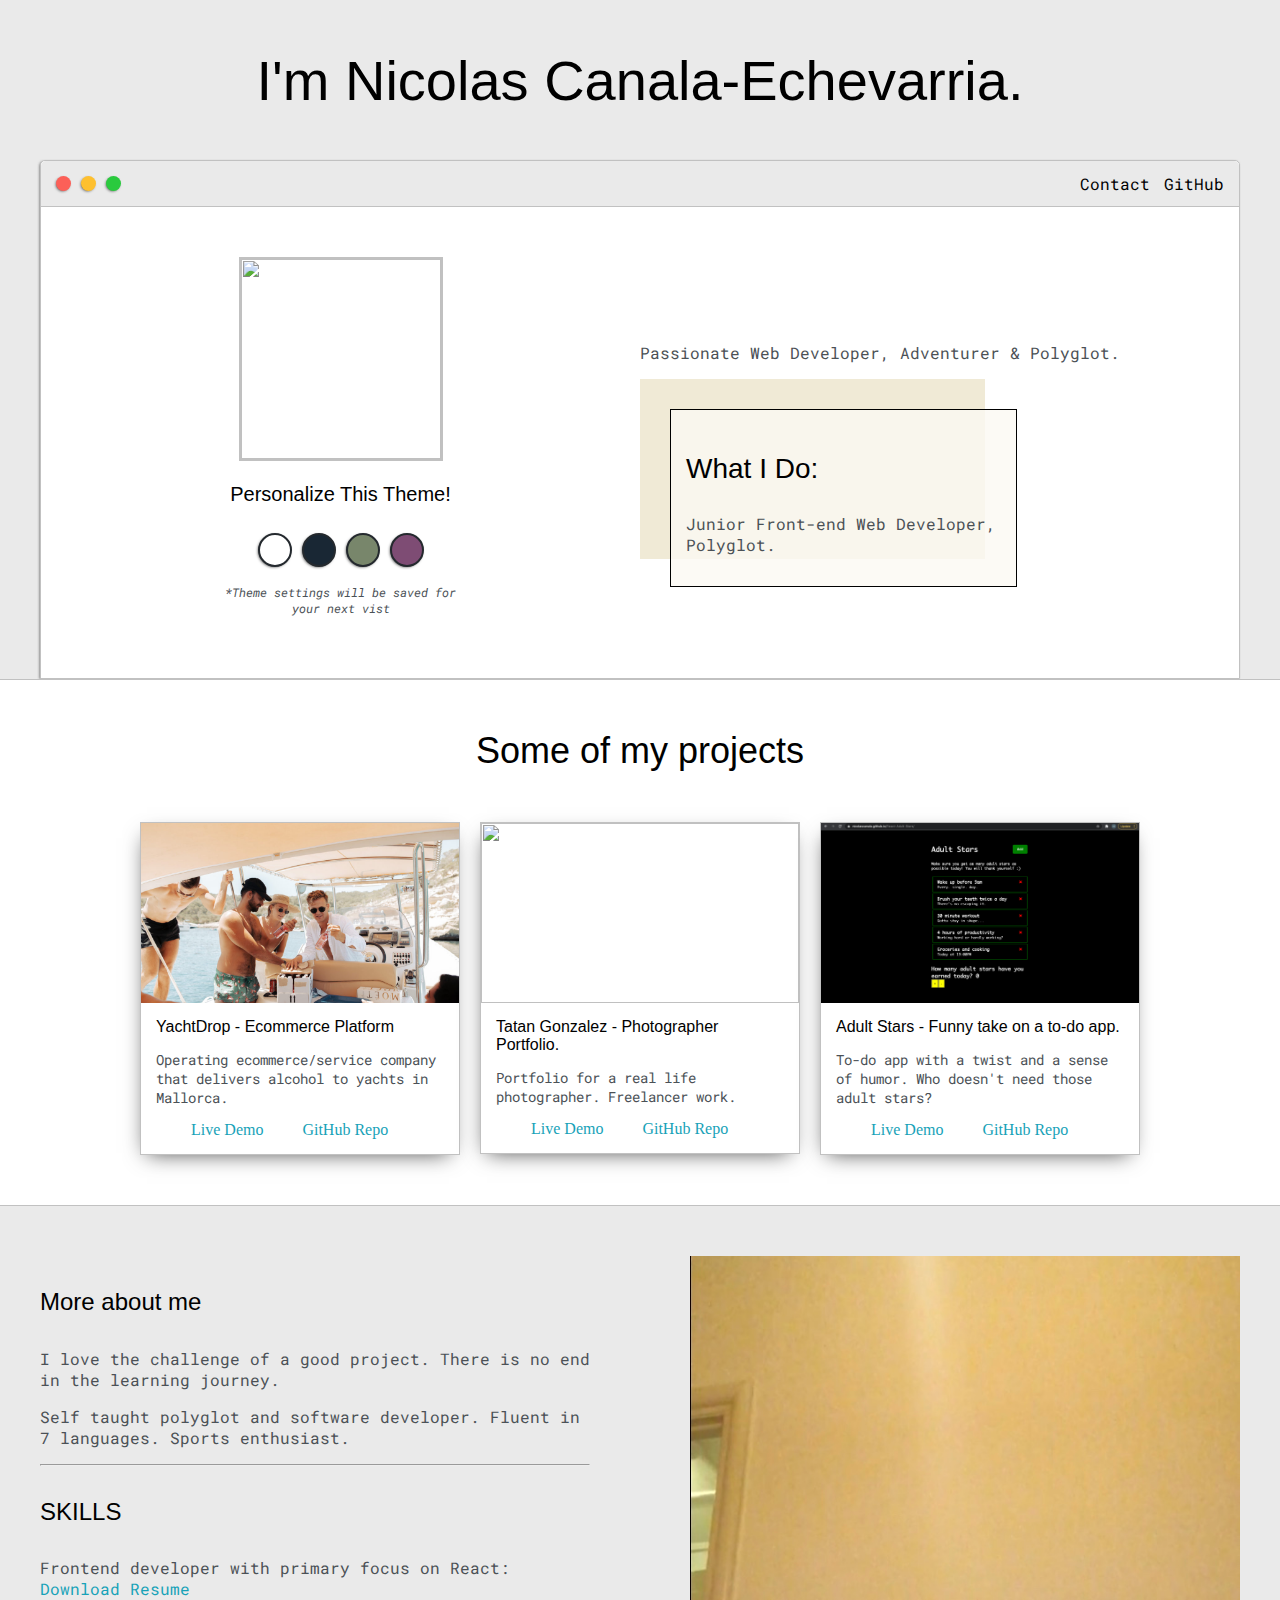
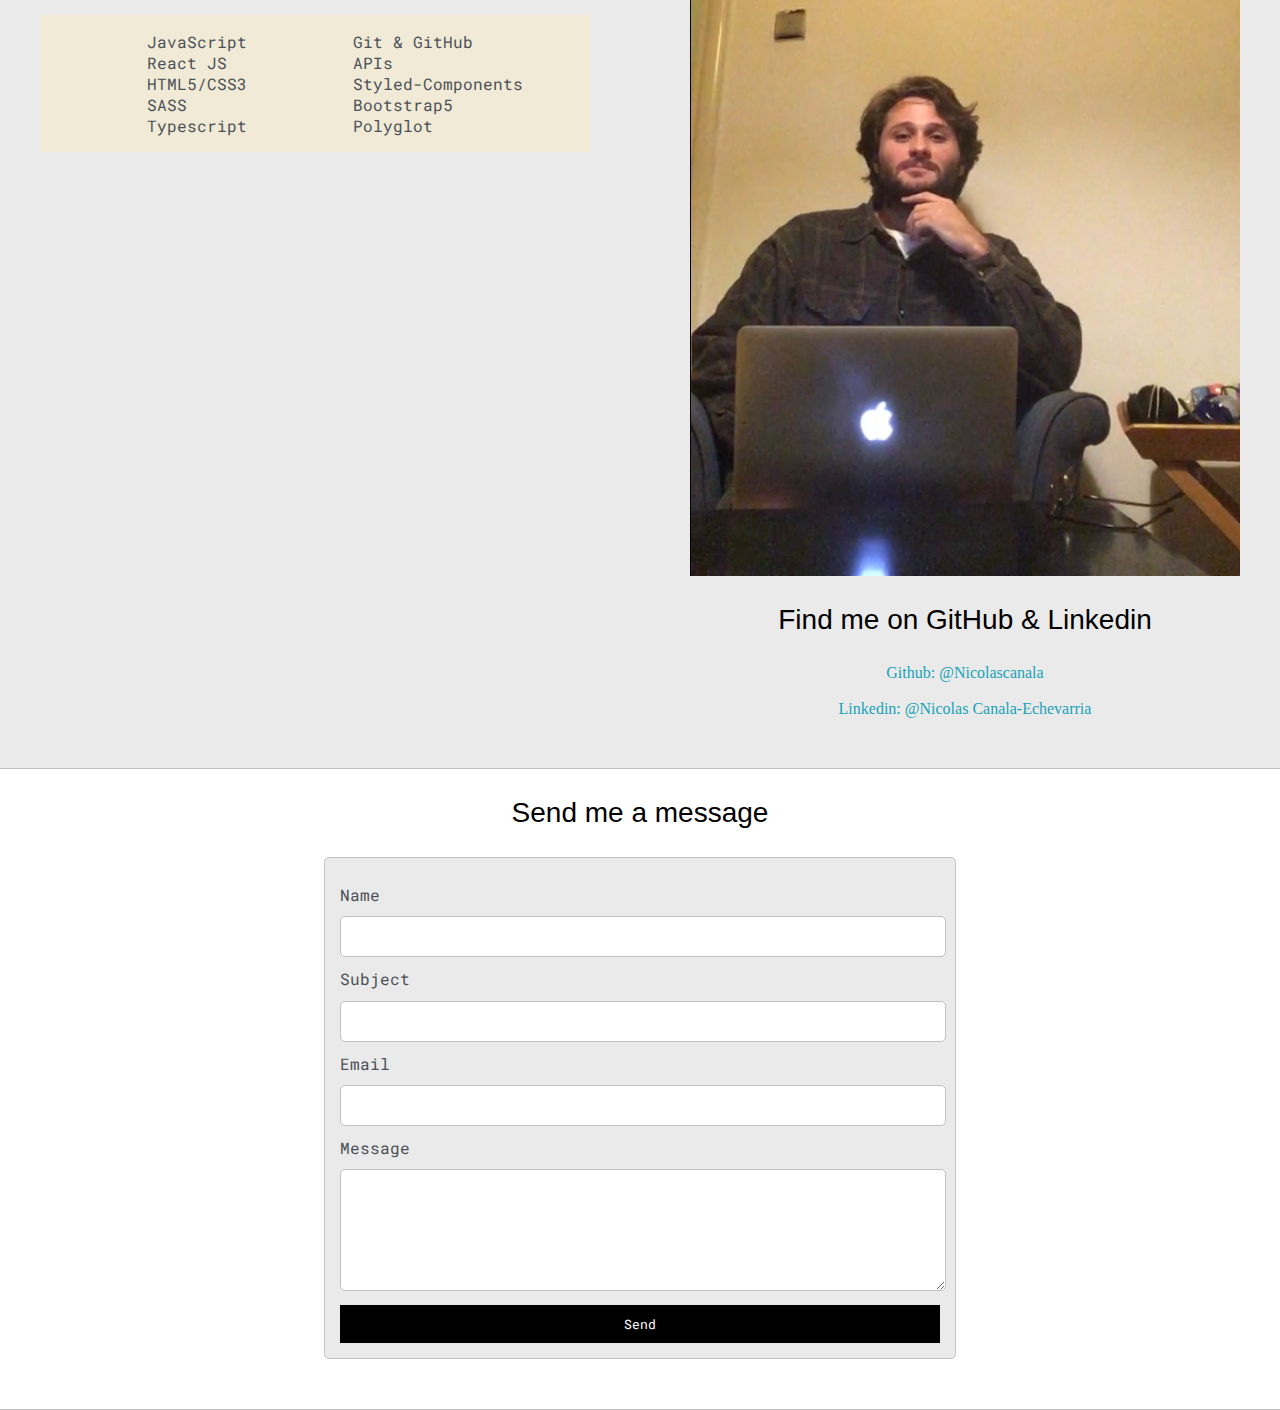
==== index.html @ 8e42726a "changes" ====
<!DOCTYPE html>
<html>
<head>
	<title>Kanalaetxebarria</title>
	<meta name="viewport" content="width=device-width, initial-scale=1, maximum-scale=1, minimum-scale=1" />
	<link href="https://fonts.googleapis.com/css2?family=Russo+One&display=swap" rel="stylesheet">
	<link href="https://fonts.googleapis.com/css2?family=Roboto+Mono:wght@500&family=Russo+One&display=swap" rel="stylesheet">
	<link rel="stylesheet" type="text/css" href="default.css">
	<link id="theme-style" rel="stylesheet" type="text/css" href="">
</head>
<body>
	<section class="s1">
		<div class="main-container">
			<div class="greeting-wrapper">
				<h1>I'm Nicolas Canala-Echevarria.</h1>
			</div>

			<div class="intro-wrapper">
				<div class="nav-wrapper">

					<!-- Link around dots-wrapper added after tutorial video -->
					<a href="index.html">
						<div class="dots-wrapper">
							<div id="dot-1" class="browser-dot" onclick="alerts()"></div>
							<div id="dot-2" class="browser-dot" onclick="alerts1()"></div>
							<div id="dot-3" class="browser-dot" onclick="alerts2()"></div>
						</div>
					</a>	

					<ul id="navigation">
						<li><a href="index.html#contact">Contact</a></li>
						<li><a target="_blank" href="https://github.com/Nicolascanala">GitHub</a></li>
					</ul>
				</div>

				<div class="left-column">
					<img id="profile_pic" src="images/natu.jpg">
					<h5 style="text-align: center;line-height: 0;">Personalize This Theme!</h5>

					<div id="theme-options-wrapper">
						<div data-mode="light" id="light-mode" class="theme-dot"></div>
						<div data-mode="blue" id="blue-mode" class="theme-dot"></div>
						<div data-mode="green" id="green-mode" class="theme-dot"></div>
						<div data-mode="purple" id="purple-mode" class="theme-dot"></div>
					</div>

					<p id="settings-note">*Theme settings will be saved for<br>your next vist</p>
				</div>

				<div class="right-column">
							<p>Passionate Web Developer, Adventurer & Polyglot.</p>
					<div id="preview-shadow">
						<div id="preview">
							<div id="corner-tl" class="corner"></div>
							<div id="corner-tr" class="corner"></div>
							<h3>What I Do:</h3>
							<p>Junior Front-end Web Developer, Polyglot.</p>
							<div id="corner-br" class="corner"></div>
							<div id="corner-bl" class="corner"></div>
						</div>
					</div>
				</div>
			</div>
		</div>
	</section>

	<section class="s2">
		<div class="main-container">
			<h2 style="text-align: center; margin: 50px 0;">Some of my projects</h2>

			<div class="post-wrapper">

				<div>
					<div class="post">
						<img class="thumbnail" src="images/yd1.jpg">
						<div class="post-preview">
							<h6 class="post-title">YachtDrop - Ecommerce Platform</h6>
							<p class="post-intro">Operating ecommerce/service company that delivers alcohol to yachts in Mallorca.</p>
							<a style="margin:0 35px;" target="_blank" href="https://www.yachtdrop.com/">Live Demo</a>
							<a target="_blank" href="https://github.com/Nicolascanala/yachtdrop-backup">GitHub Repo</a>
						</div>
					</div>
				</div>

				<div>
					<div class="post">
						<img class="thumbnail" src="images/tatan.png">
						<div class="post-preview">
							<h6 class="post-title">Tatan Gonzalez - Photographer Portfolio.</h6>
							<p class="post-intro">Portfolio for a real life photographer. Freelancer work.</p>
							<a style="margin:0 35px;" target="_blank" href="https://tatangonzalez.com/">Live Demo</a>
							<a target="_blank" href="https://github.com/Nicolascanala/tatangonzalez">GitHub Repo</a>
						</div>
					</div>
				</div>

				<div>
					<div class="post">
						<img class="thumbnail" src="images/adult.png">
						<div class="post-preview">
							<h6 class="post-title">Adult Stars - Funny take on a to-do app.</h6>
							<p class="post-intro">To-do app with a twist and a sense of humor. Who doesn't need those adult stars?</p>
							<a style="margin:0 35px;" target="_blank" href="https://nicolascanala.github.io/React-Adult-Stars/">Live Demo</a>
							<a target="_blank" href="https://github.com/Nicolascanala/React-Adult-Stars">GitHub Repo</a>
						</div>
					</div>
				</div>

			</div>
		</div>
	</section>

		<section class="s1">
		<div class="main-container">

			<div class="about-wrapper">
				<div class="about-me">
					<h4>More about me</h4>
					<p>I love the challenge of a good project. There is no end in the learning journey.</p>
					<p>Self taught polyglot and software developer. Fluent in 7 languages. Sports enthusiast.</p>

					<hr>

					<h4>SKILLS</h4>
					<p>Frontend developer with primary focus on React: <a target="_blank" href="resume.pdf">Download Resume</a></p>
					<div id="skills">
						<ul>
							<li>JavaScript</li>
							<li>React JS</li>
							<li>HTML5/CSS3</li>
							<li>SASS</li>
							<li>Typescript</li>
						</ul>

						<ul>
							<li>Git & GitHub</li>
							<li>APIs</li>
							<li>Styled-Components</li>
							<li>Bootstrap5</li>
							<li>Polyglot</li>
						</ul>
					</div>
				</div>
				
				<div class="social-links">
					<img id="social_img" src="images/compu1.jpg">
					<h3>Find me on GitHub & Linkedin</h3>

					<a target="_blank" href="https://github.com/Nicolascanala">Github: @Nicolascanala</a>
					<br>
					<a target="_blank" href="https://www.linkedin.com/in/nicol%C3%A1s-canala-echevarr%C3%ADa-b519141a3/">Linkedin: @Nicolas Canala-Echevarria</a>
				</div>
			</div>
		</div>
	</section>

	<section class="s2">
		<div class="main-container">
			<a href=""></a>
			<h3 style="text-align: center;">Send me a message</h3>

			<form id="contact-form" action="https://formsubmit.co/2dca09ddbc3be6a40626827fd766ff3d" method="POST">
				<a name="contact"></a>
				<label>Name</label>
				<input class="input-field" type="text" name="name">

				<label>Subject</label>
				<input class="input-field" type="text" name="subject">

				<label>Email</label>
				<input class="input-field" type="text" name="email">

				<label>Message</label>
				<textarea class="input-field" name="message"></textarea>

				<input id="submit-btn" type="submit" value="Send">
			</form>
		</div>
	</section> 
	<script type="text/javascript" src="script.js"></script>
</body>
</html>
---- default.css ----
:root{
	--mainColor:#eaeaea;
	--secondaryColor:#fff;

	--borderColor:#c1c1c1;

	--mainText:black;
	--secondaryText:#4b5156;

	--themeDotBorder:#24292e;

	--previewBg:rgb(251, 249, 243, 0.8);
	--previewShadow:#f0ead6;


	--buttonColor:black;


}



html, body{
	padding: 0;
	margin: 0;
	scroll-behavior: smooth;
}

body *{
	transition: 0.3s;
}


h1, h2, h3, h4, h5, h6, strong{
	color: var(--mainText);
	/* font-family: 'Russo One', sans-serif; */
	font-family: 'Helvetica', sans-serif;
	font-weight: 500;
}

p, li, span, label, input, textarea{
	color: var(--secondaryText);
	font-family: 'Roboto Mono', monospace;
}

a{
	text-decoration: none;
	color:#17a2b8;
}

ul{
	list-style: none;
}

h1 { font-size: 56px;}
h2 { font-size: 36px;}
h3 { font-size: 28px;}
h4 { font-size: 24px;}
h5 { font-size: 20px;}
h6 { font-size: 16px;}


.s1{
	background-color: var(--mainColor);
	border-bottom:1px solid var(--borderColor);
	overflow:auto;
}

.s2{
	background-color: var(--secondaryColor);
	border-bottom:1px solid var(--borderColor);
	overflow:auto;
}




.main-container{
	width: 1200px;
	margin: 0 auto;
}


.greeting-wrapper{
	display: grid;
	text-align: center;
	align-content: center;
	min-height: 10em;
}

.intro-wrapper{
	background-color: var(--secondaryColor);
	border:1px solid var(--borderColor);
	border-radius:5px 5px 0 0;


	-webkit-box-shadow: -1px 1px 3px -1px rgba(0,0,0,0.75);
	-moz-box-shadow: -1px 1px 3px -1px rgba(0,0,0,0.75);
	box-shadow: -1px 1px 3px -1px rgba(0,0,0,0.75);

	display: grid;
	grid-template-columns: 1fr 1fr;
	grid-template-areas: 
		'nav-wrapper nav-wrapper'
		'left-column right-column'
	;
}


.nav-wrapper{
	border-radius:5px 5px 0 0;
	grid-area:nav-wrapper;
	border-bottom: 1px solid var(--borderColor);
	display: flex;
	justify-content: space-between;
	align-items: center;
	background-color: var(--mainColor);
}

#navigation a{
	color:var(--mainText);
}


#navigation{
	margin:0;
	padding: 10px;
}

#navigation li{
	display: inline-block;
	margin-right: 5px;
	margin-left:5px;
}

.dots-wrapper{
	display: flex;
	padding: 10px;
}

#dot-1{
	background-color:  #FC6058;
}

#dot-2{
	background-color:  #FEC02F;
}

#dot-3{
	background-color:  #2ACA3E;
}

.browser-dot{
	background-color: black;
	height: 15px;
	width: 15px;
	border-radius: 50%;
	margin: 5px;

	-webkit-box-shadow: -1px 1px 3px -1px rgba(0,0,0,0.75);
	-moz-box-shadow: -1px 1px 3px -1px rgba(0,0,0,0.75);
	box-shadow: -1px 1px 3px -1px rgba(0,0,0,0.75);

}


.left-column{
	grid-area: left-column;
	padding-top:50px;
	padding-bottom: 50px;
}

#profile_pic{
	display: block;
	margin:0 auto;

	height: 200px;
	width: 200px;
	object-fit: cover;
	border:2px solid var(--borderColor);
}


#theme-options-wrapper{
	display: flex;
	justify-content: center;
}

.theme-dot{
	height: 30px;
	width: 30px;
	background-color: black;
	border-radius: 50%;

	margin: 5px;
	border:2px solid var(--themeDotBorder);

	-webkit-box-shadow: -1px 1px 3px -1px rgba(0,0,0,0.75);
	-moz-box-shadow: -1px 1px 3px -1px rgba(0,0,0,0.75);
	box-shadow: -1px 1px 3px -1px rgba(0,0,0,0.75);

	cursor: pointer;
}


.theme-dot:hover{
	border-width: 5px;
}


#light-mode{
	background-color: #fff;
}

#blue-mode{
	background-color: #192734;
}

#green-mode{
	background-color: #78866b;
}

#purple-mode{
	background-color: #7E4C74;
}

#settings-note{
	font-size: 12px;
	font-style: italic;
	text-align: center;
}

.right-column{
	grid-area: right-column;
	display: grid;
	align-content: center;

	padding-top: 50px;
	padding-bottom: 50px;
}


#preview-shadow{
	background-color: var(--previewShadow);
	max-width: 315px;
	height: 150px;
	padding-left: 30px;
	padding-top: 30px;
}

#preview{
	width: 315px;
 	border:1.5px solid #000;
 	background-color: var(--previewBg);
	padding:15px;
	position: relative;
}

#corner-tl{
	top:-5px;
	left: -5px
}

#corner-tr{
	top:-5px;
	right: -5px
}


#corner-br{
	bottom:-5px;
	right: -5px
}


#corner-bl{
	bottom:-5px;
	left: -5px
}

.about-wrapper{
	display: grid;
	grid-template-columns: repeat(auto-fit, minmax(320px, 1fr));
	padding-bottom: 50px;
	padding-top: 50px;
	gap:100px;
}


#skills{
	display: flex;
	justify-content: space-evenly;
	background-color: var(--previewShadow);
}

.social-links{
	display: grid;
	align-content: center;
	text-align: center;
}

#social_img{
	width: 100%;
}


.post-wrapper{
	display: grid;
	grid-template-columns: repeat(auto-fit, 320px);
	gap:20px;
	justify-content: center;
	padding-bottom: 50px;
}

.post{
	border:1px solid var(--borderColor);
	-webkit-box-shadow: -2px 7px 21px -9px rgba(0,0,0,0.75);
	-moz-box-shadow: -2px 7px 21px -9px rgba(0,0,0,0.75);
	box-shadow: -2px 7px 21px -9px rgba(0,0,0,0.75);
}

.thumbnail{
	display: block;
	width: 100%;
	height:180px;
	object-fit: cover;
}

.post-preview{
	background-color: #fff;
	padding:15px;
}

.post-title{
	color:black;
	margin: 0;
}

.post-intro{
	color:#4b5156;
	font-size: 14px;
}


#contact-form{
	display: block;
	max-width: 600px;
	margin: 0 auto;
	border: 1px solid var(--borderColor);
	padding: 15px;
	border-radius: 5px;
	background-color: var(--mainColor);
	margin-bottom: 50px;

}

#contact-form label{
	line-height: 2.7em;
}

#contact-form textarea{
	min-height: 100px;
	font-size: 14px;
}


.input-field{
	width: 100%;
	padding-top: 10px;
	padding-bottom:10px; 
	background-color: var(--secondaryColor);
	border-radius: 5px;
	border:1px solid var(--borderColor);
	font-size: 14px;
}


#submit-btn{
	margin-top: 10px;
	width: 100%;
	padding-top: 10px;
	padding-bottom:10px; 
	color: #fff;
	background-color: var(--buttonColor);
	border:none;
}


@media screen and (max-width: 1200px){
	.main-container{
		width: 95%;
	}
}

@media screen and (max-width: 800px){
	.intro-wrapper{
		grid-template-columns: 1fr;
		grid-template-areas: 
			'nav-wrapper'
			'left-column'
			'right-column'
		;
	}

	.right-column{
		justify-content: center;
	}

}

@media screen and (max-width: 400px){
	#preview-shadow{
		max-width: 280px;
		height: 180px;
		padding-left: 10px;
		padding-top: 10px;
	}

	#preview{
		width: 280px;

	}

}
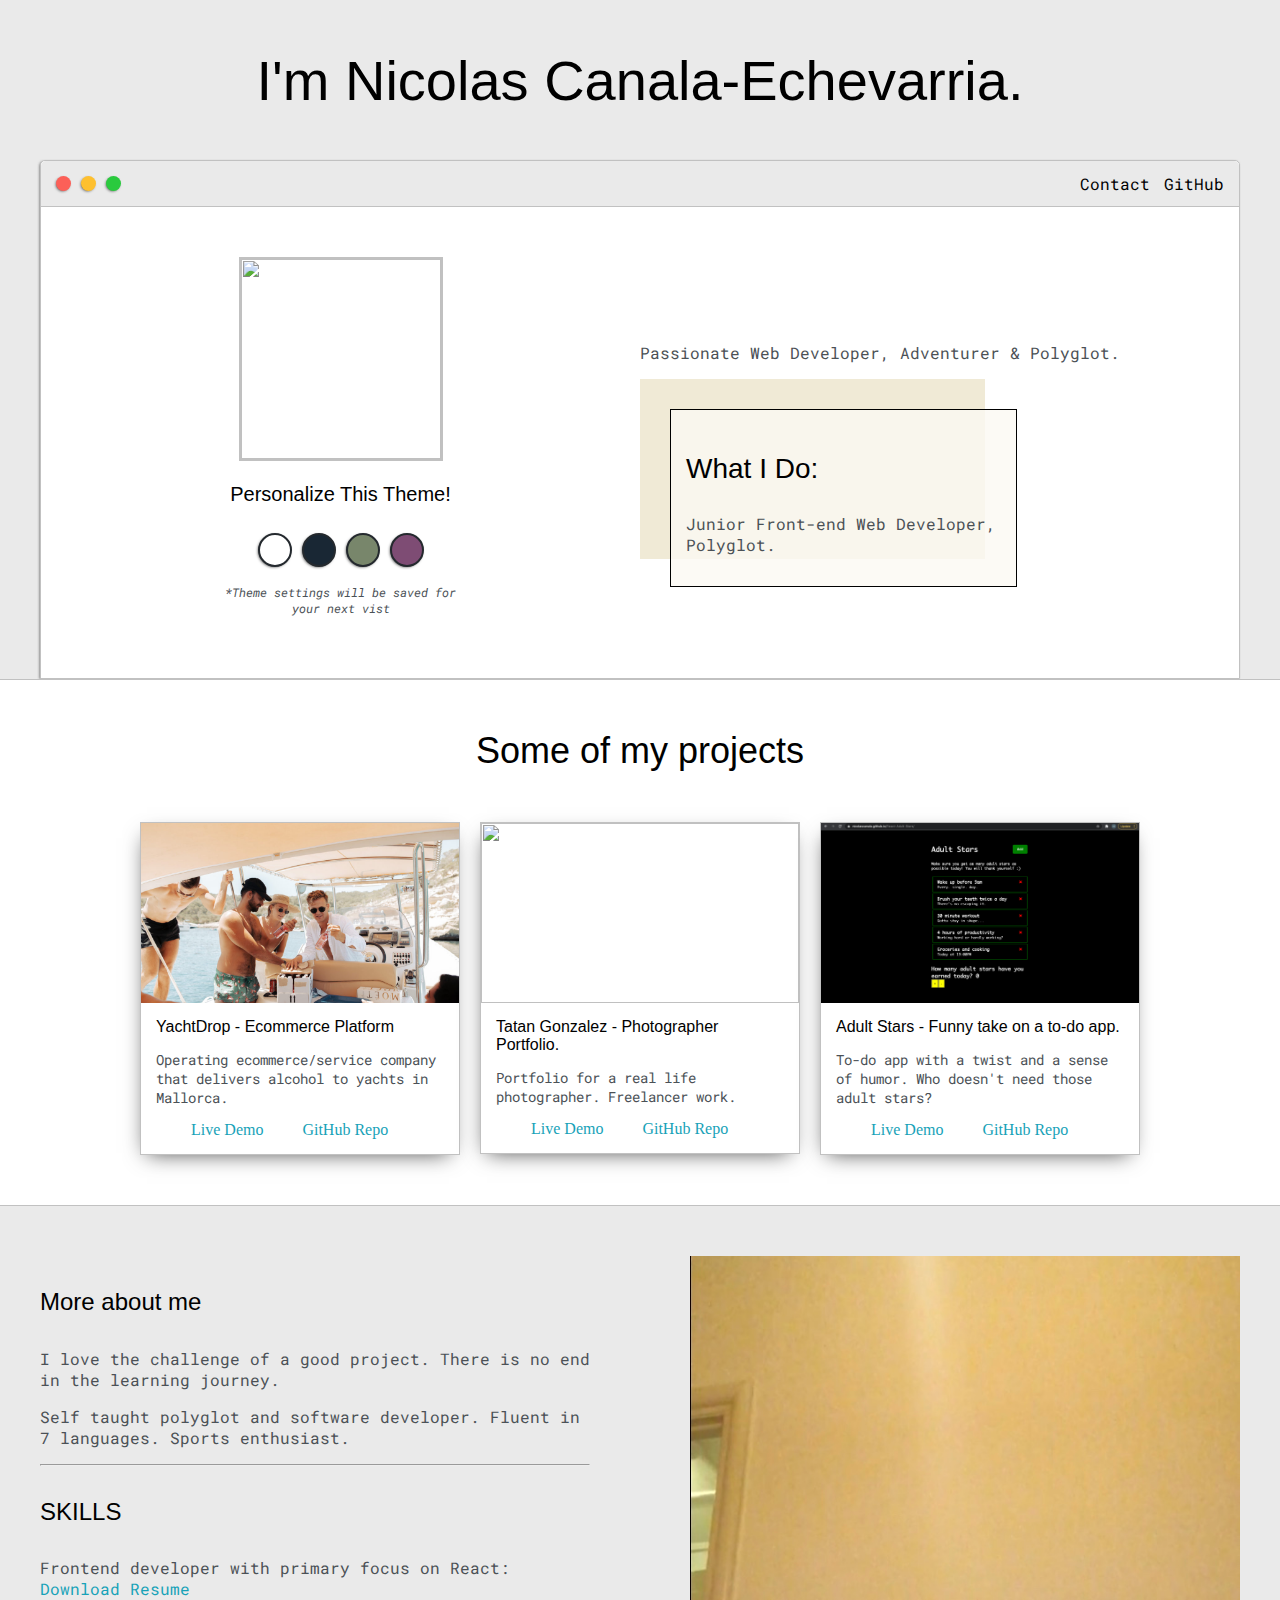
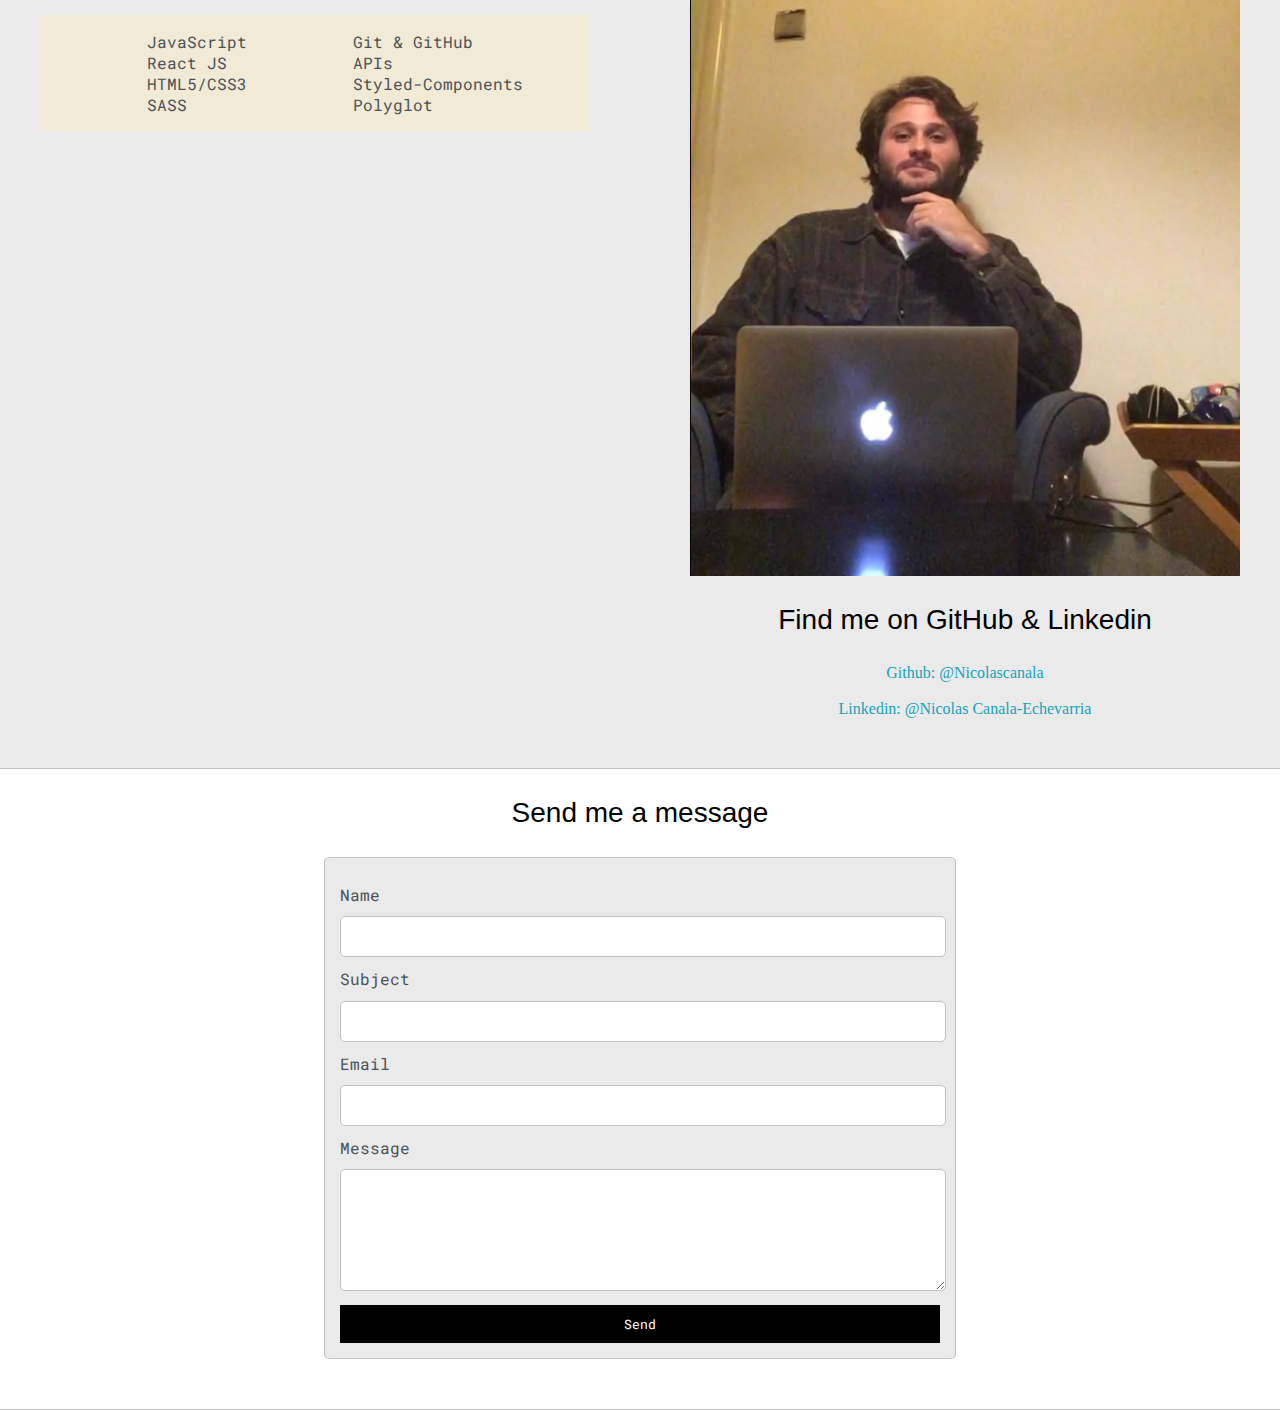
==== commit 5b024395: "updates" ====
--- a/index.html
+++ b/index.html
@@ -122,21 +122,19 @@
 					<hr>
 
 					<h4>SKILLS</h4>
-					<p>Frontend developer with primary focus on React: <a target="_blank" href="resume.pdf">Download Resume</a></p>
+					<p>Frontend developer with primary focus on React: <a target="_blank" href="Nicolas C-E CV.pdf">Download Resume</a></p>
 					<div id="skills">
 						<ul>
 							<li>JavaScript</li>
 							<li>React JS</li>
 							<li>HTML5/CSS3</li>
 							<li>SASS</li>
-							<li>Typescript</li>
 						</ul>
 
 						<ul>
 							<li>Git & GitHub</li>
 							<li>APIs</li>
 							<li>Styled-Components</li>
-							<li>Bootstrap5</li>
 							<li>Polyglot</li>
 						</ul>
 					</div>
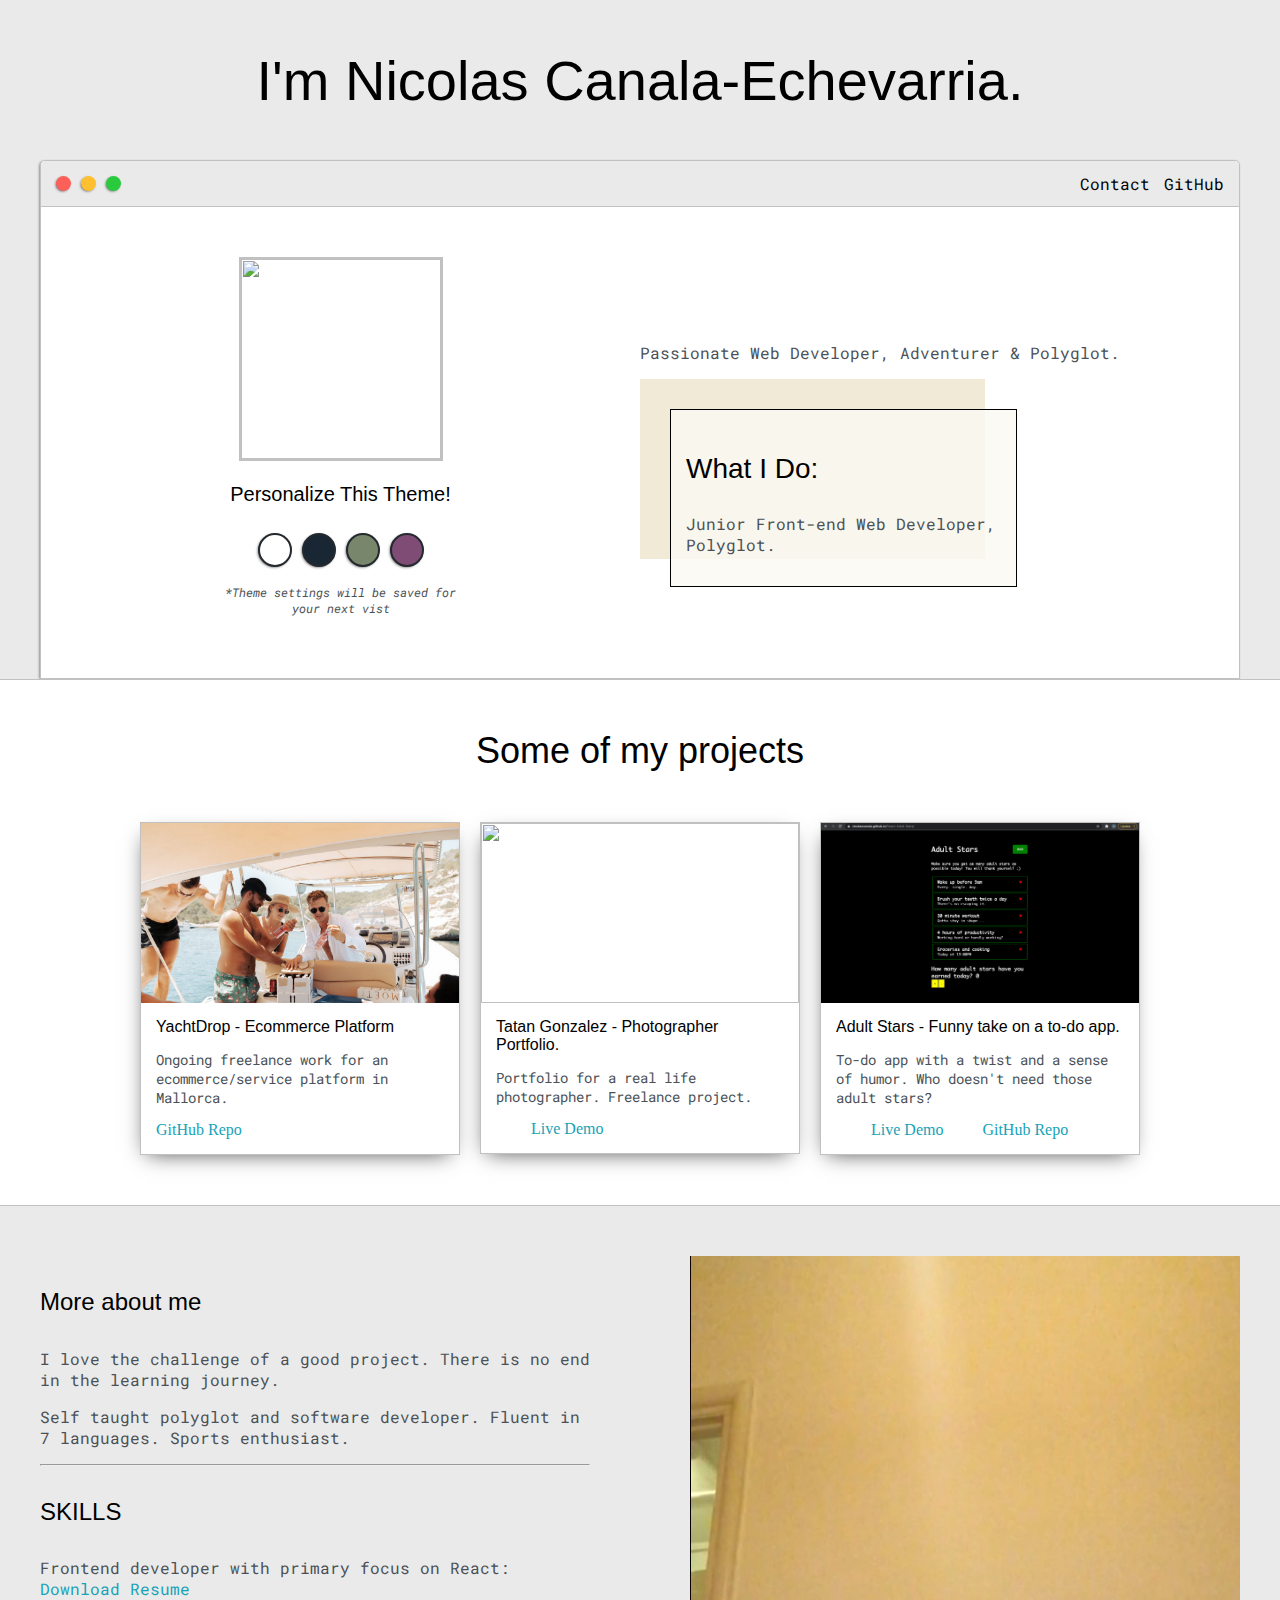
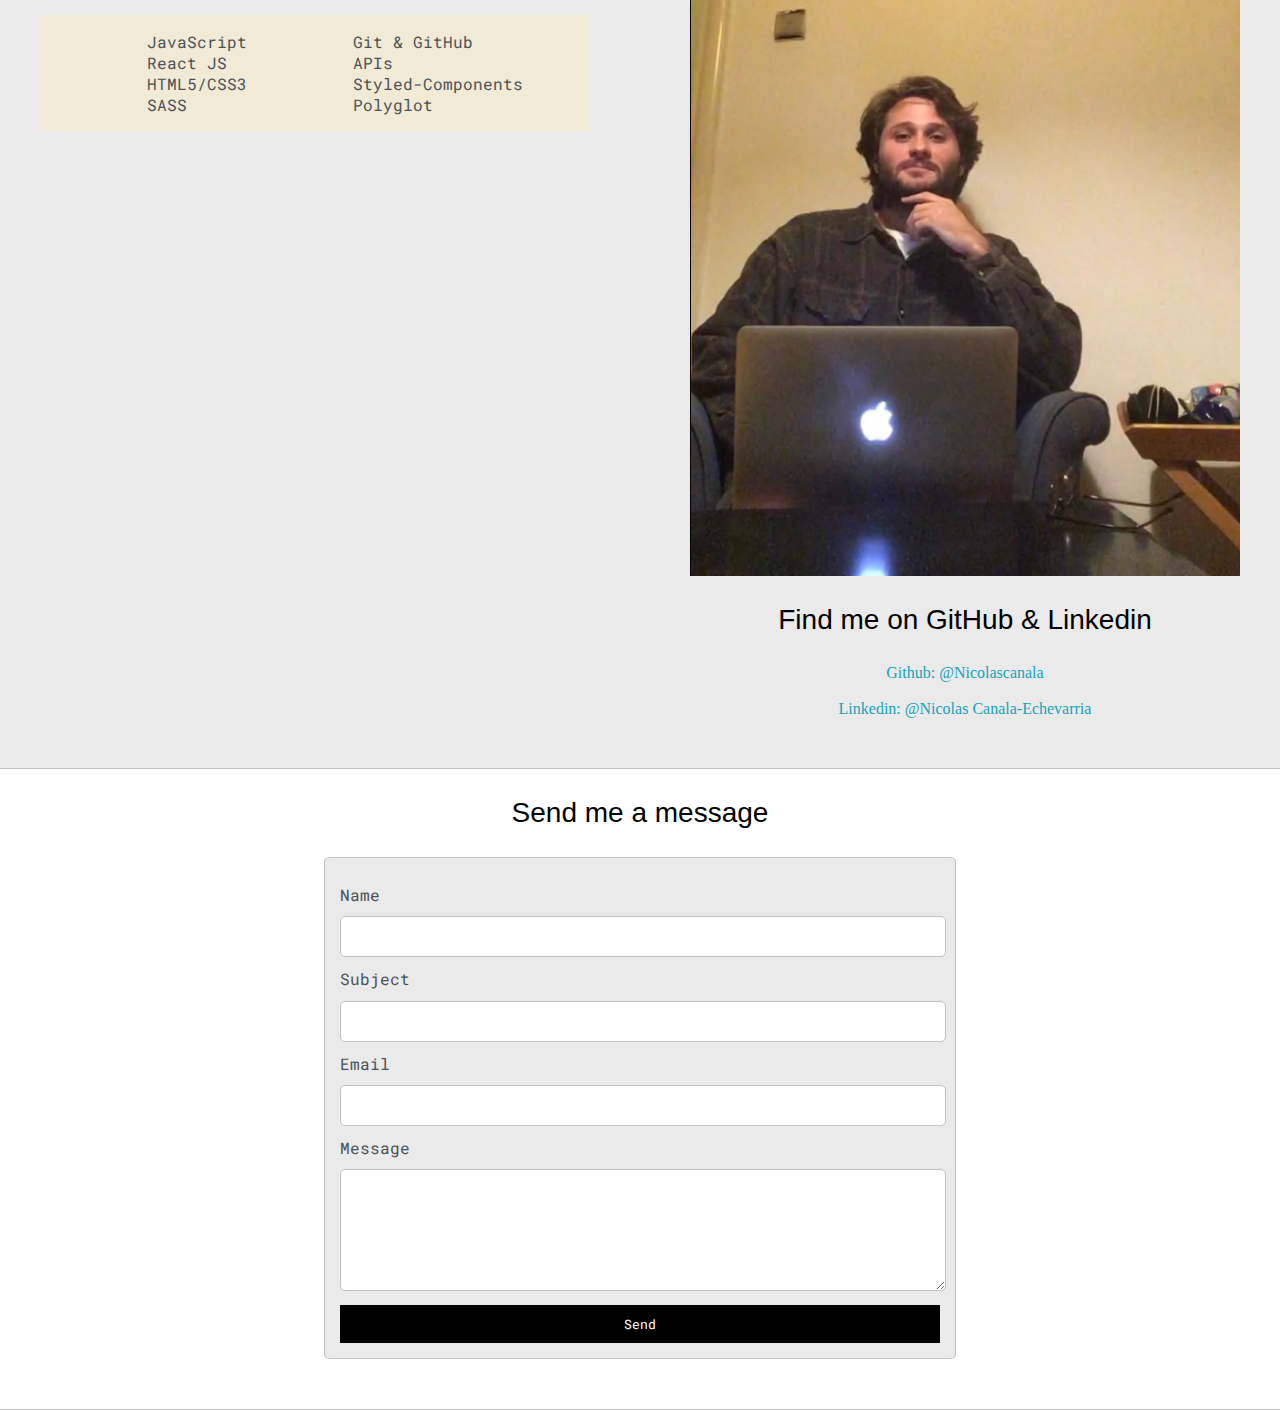
==== commit 2d678ad5: "improvements" ====
--- a/index.html
+++ b/index.html
@@ -75,8 +75,7 @@
 						<img class="thumbnail" src="images/yd1.jpg">
 						<div class="post-preview">
 							<h6 class="post-title">YachtDrop - Ecommerce Platform</h6>
-							<p class="post-intro">Operating ecommerce/service company that delivers alcohol to yachts in Mallorca.</p>
-							<a style="margin:0 35px;" target="_blank" href="https://www.yachtdrop.com/">Live Demo</a>
+							<p class="post-intro">Ongoing freelance work for an ecommerce/service platform in Mallorca.</p>
 							<a target="_blank" href="https://github.com/Nicolascanala/yachtdrop-backup">GitHub Repo</a>
 						</div>
 					</div>
@@ -87,9 +86,8 @@
 						<img class="thumbnail" src="images/tatan.png">
 						<div class="post-preview">
 							<h6 class="post-title">Tatan Gonzalez - Photographer Portfolio.</h6>
-							<p class="post-intro">Portfolio for a real life photographer. Freelancer work.</p>
+							<p class="post-intro">Portfolio for a real life photographer. Freelance project.</p>
 							<a style="margin:0 35px;" target="_blank" href="https://tatangonzalez.com/">Live Demo</a>
-							<a target="_blank" href="https://github.com/Nicolascanala/tatangonzalez">GitHub Repo</a>
 						</div>
 					</div>
 				</div>
@@ -122,7 +120,7 @@
 					<hr>
 
 					<h4>SKILLS</h4>
-					<p>Frontend developer with primary focus on React: <a target="_blank" href="Nicolas C-E CV.pdf">Download Resume</a></p>
+					<p>Frontend developer with primary focus on React: <a target="_blank" href="NicolasCanala.pdf">Download Resume</a></p>
 					<div id="skills">
 						<ul>
 							<li>JavaScript</li>
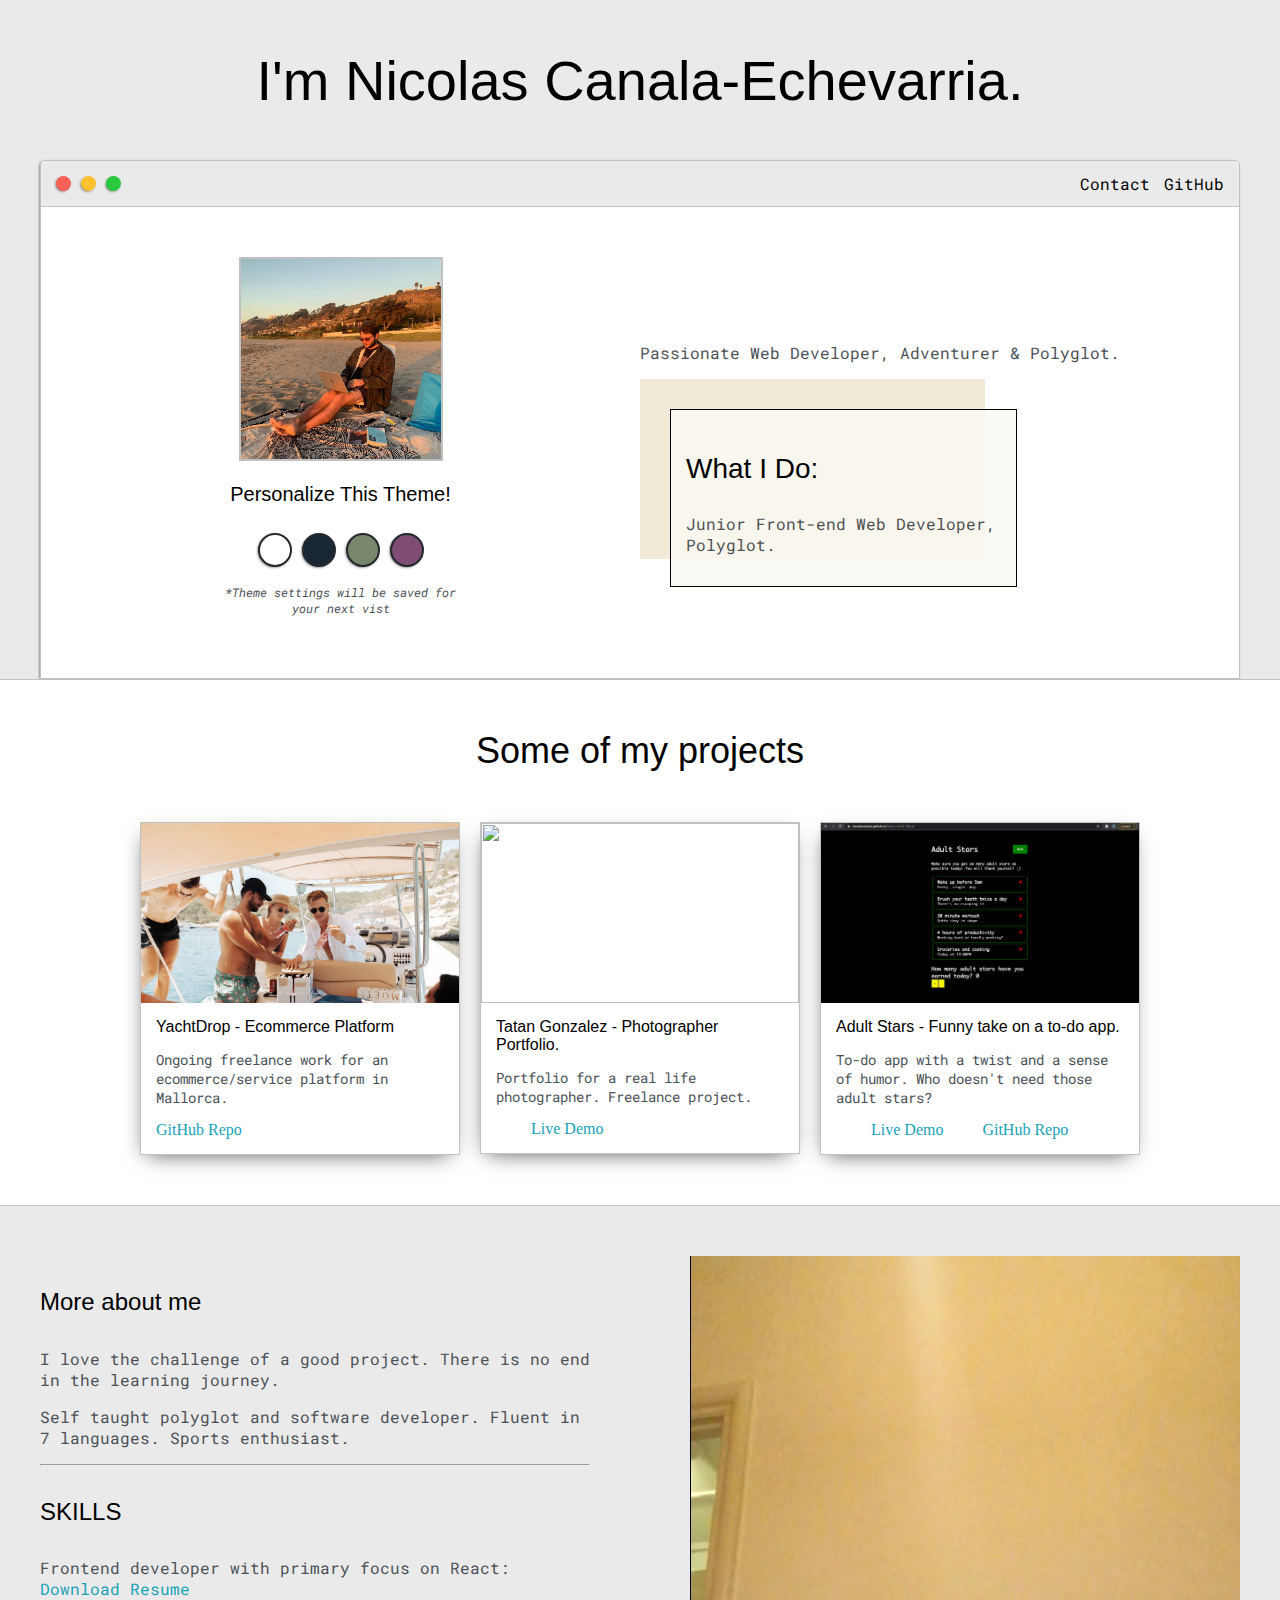
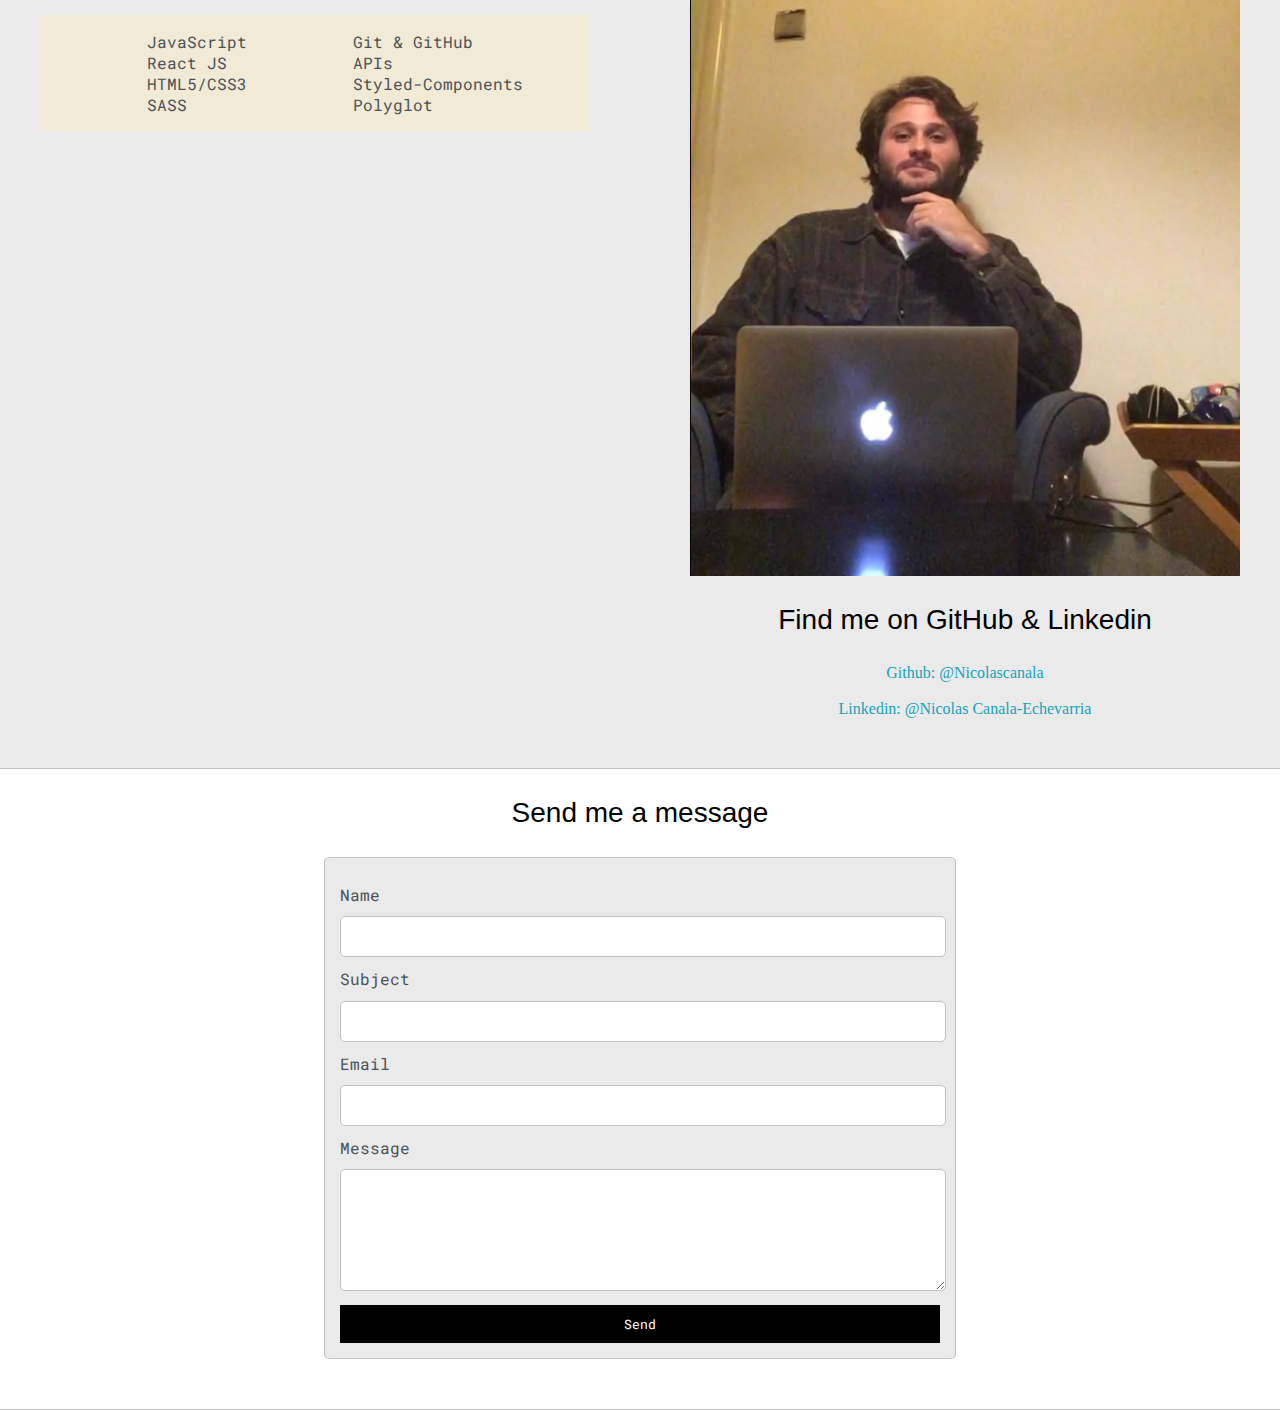
==== commit 9e5f810a: "updates" ====
--- a/index.html
+++ b/index.html
@@ -18,7 +18,6 @@
 			<div class="intro-wrapper">
 				<div class="nav-wrapper">
 
-					<!-- Link around dots-wrapper added after tutorial video -->
 					<a href="index.html">
 						<div class="dots-wrapper">
 							<div id="dot-1" class="browser-dot" onclick="alerts()"></div>
@@ -34,7 +33,7 @@
 				</div>
 
 				<div class="left-column">
-					<img id="profile_pic" src="images/natu.jpg">
+					<img id="profile_pic" src="images/beachboy.jpg">
 					<h5 style="text-align: center;line-height: 0;">Personalize This Theme!</h5>
 
 					<div id="theme-options-wrapper">
@@ -51,12 +50,8 @@
 							<p>Passionate Web Developer, Adventurer & Polyglot.</p>
 					<div id="preview-shadow">
 						<div id="preview">
-							<div id="corner-tl" class="corner"></div>
-							<div id="corner-tr" class="corner"></div>
 							<h3>What I Do:</h3>
 							<p>Junior Front-end Web Developer, Polyglot.</p>
-							<div id="corner-br" class="corner"></div>
-							<div id="corner-bl" class="corner"></div>
 						</div>
 					</div>
 				</div>
--- a/default.css
+++ b/default.css
@@ -256,27 +256,6 @@
 	position: relative;
 }
 
-#corner-tl{
-	top:-5px;
-	left: -5px
-}
-
-#corner-tr{
-	top:-5px;
-	right: -5px
-}
-
-
-#corner-br{
-	bottom:-5px;
-	right: -5px
-}
-
-
-#corner-bl{
-	bottom:-5px;
-	left: -5px
-}
 
 .about-wrapper{
 	display: grid;
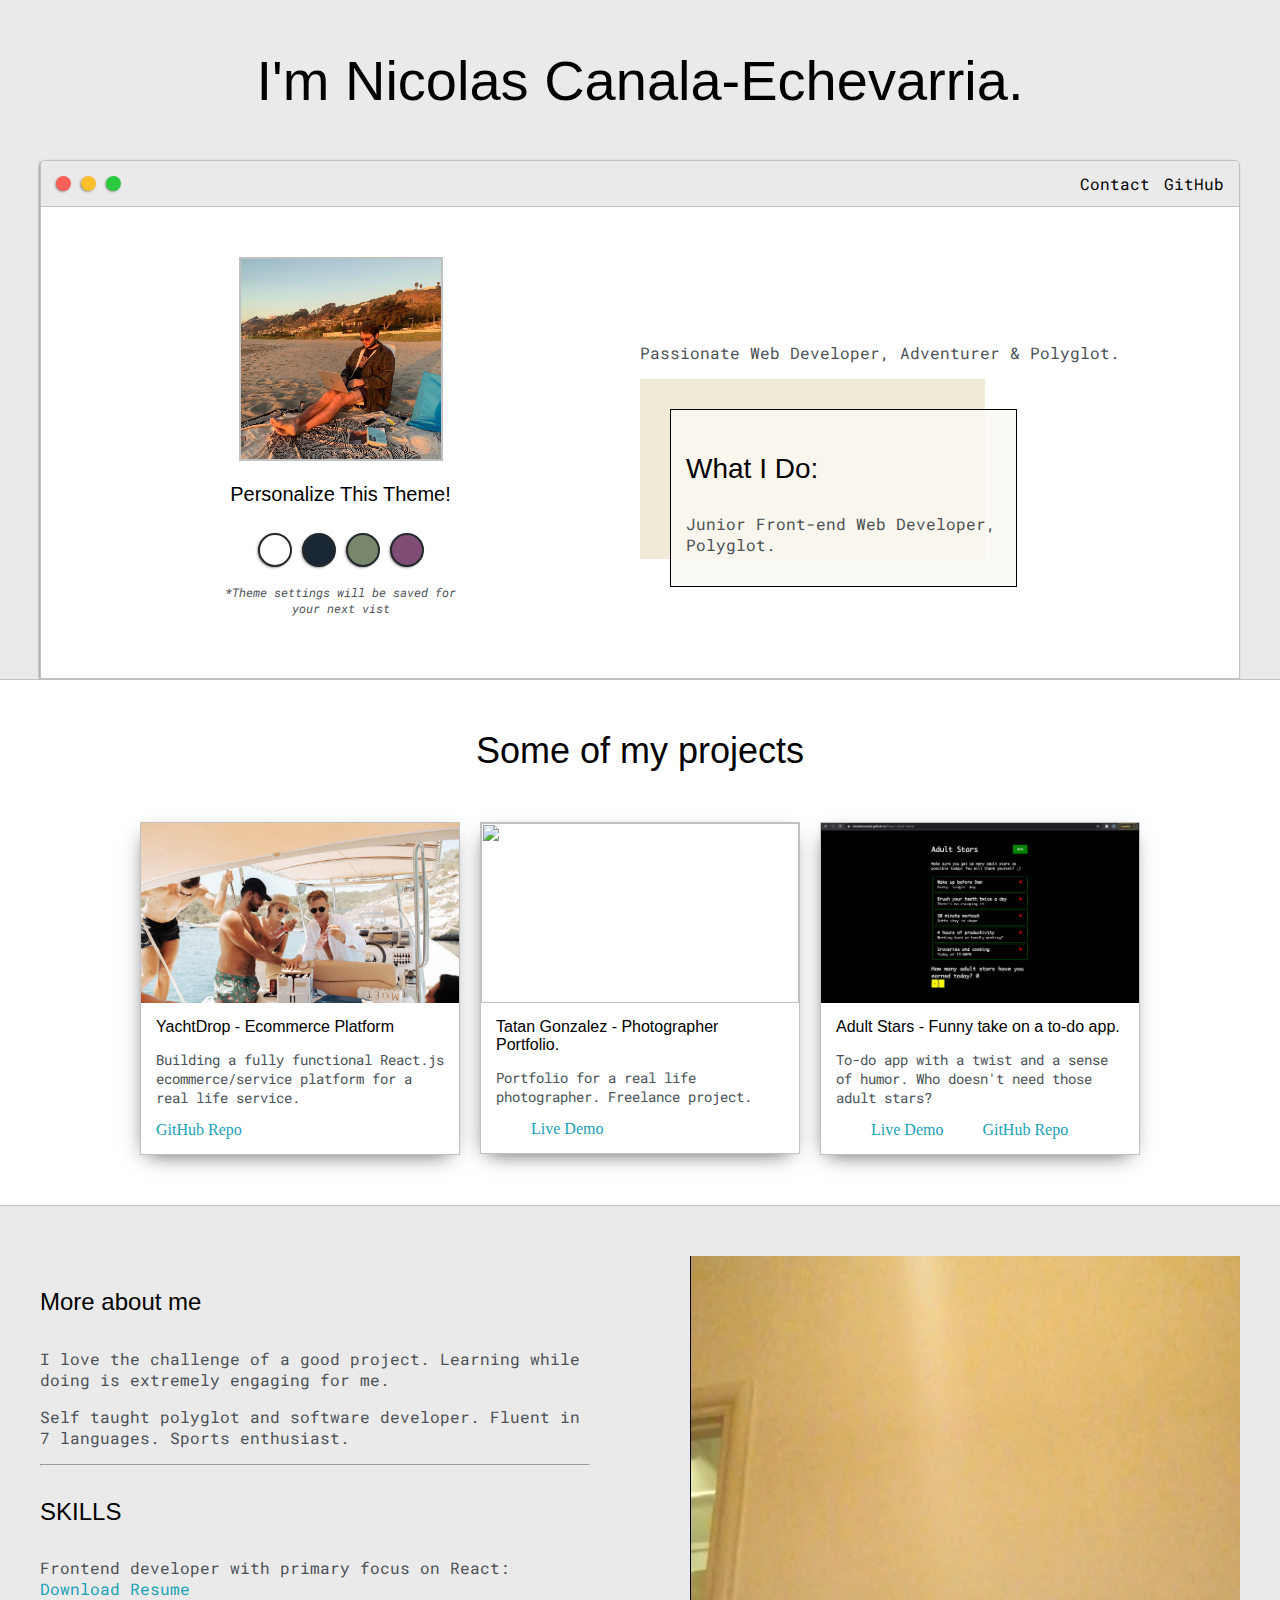
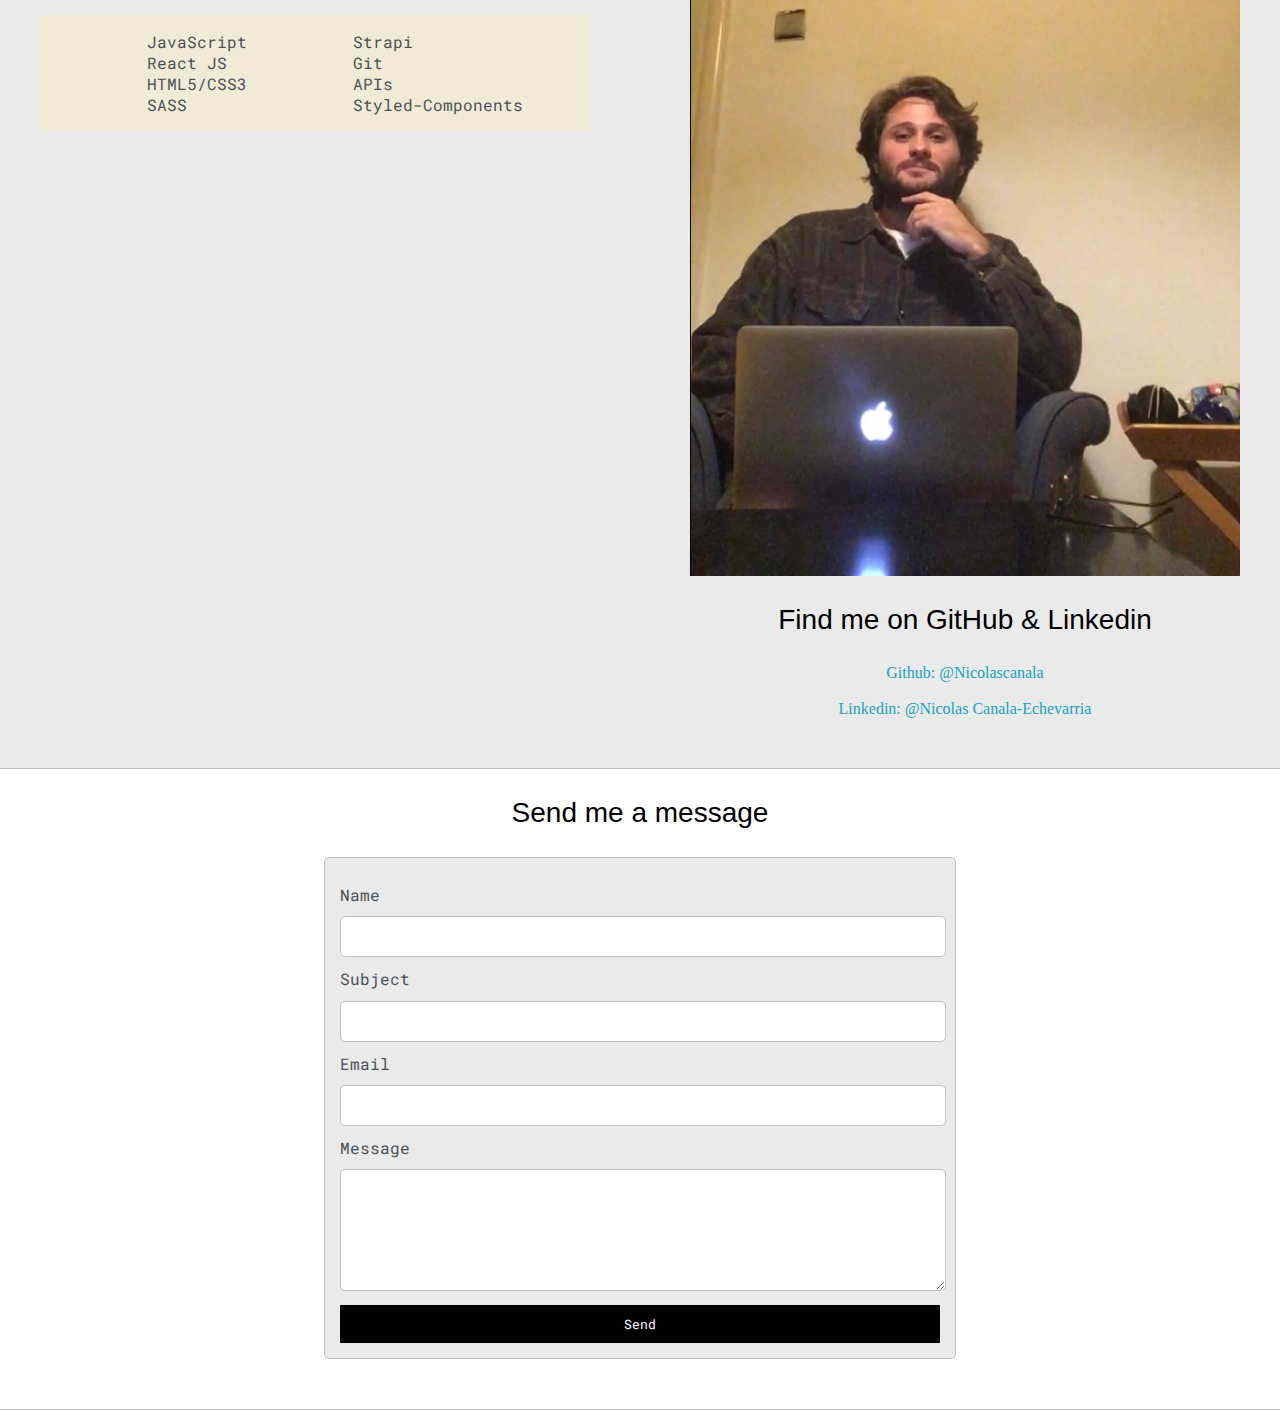
==== commit ad93b222: "small updates" ====
--- a/index.html
+++ b/index.html
@@ -70,7 +70,7 @@
 						<img class="thumbnail" src="images/yd1.jpg">
 						<div class="post-preview">
 							<h6 class="post-title">YachtDrop - Ecommerce Platform</h6>
-							<p class="post-intro">Ongoing freelance work for an ecommerce/service platform in Mallorca.</p>
+							<p class="post-intro">Building a fully functional React.js ecommerce/service platform for a real life service.</p>
 							<a target="_blank" href="https://github.com/Nicolascanala/yachtdrop-backup">GitHub Repo</a>
 						</div>
 					</div>
@@ -109,7 +109,7 @@
 			<div class="about-wrapper">
 				<div class="about-me">
 					<h4>More about me</h4>
-					<p>I love the challenge of a good project. There is no end in the learning journey.</p>
+					<p>I love the challenge of a good project. Learning while doing is extremely engaging for me.</p>
 					<p>Self taught polyglot and software developer. Fluent in 7 languages. Sports enthusiast.</p>
 
 					<hr>
@@ -125,10 +125,10 @@
 						</ul>
 
 						<ul>
-							<li>Git & GitHub</li>
+							<li>Strapi</li>
+							<li>Git</li>
 							<li>APIs</li>
 							<li>Styled-Components</li>
-							<li>Polyglot</li>
 						</ul>
 					</div>
 				</div>
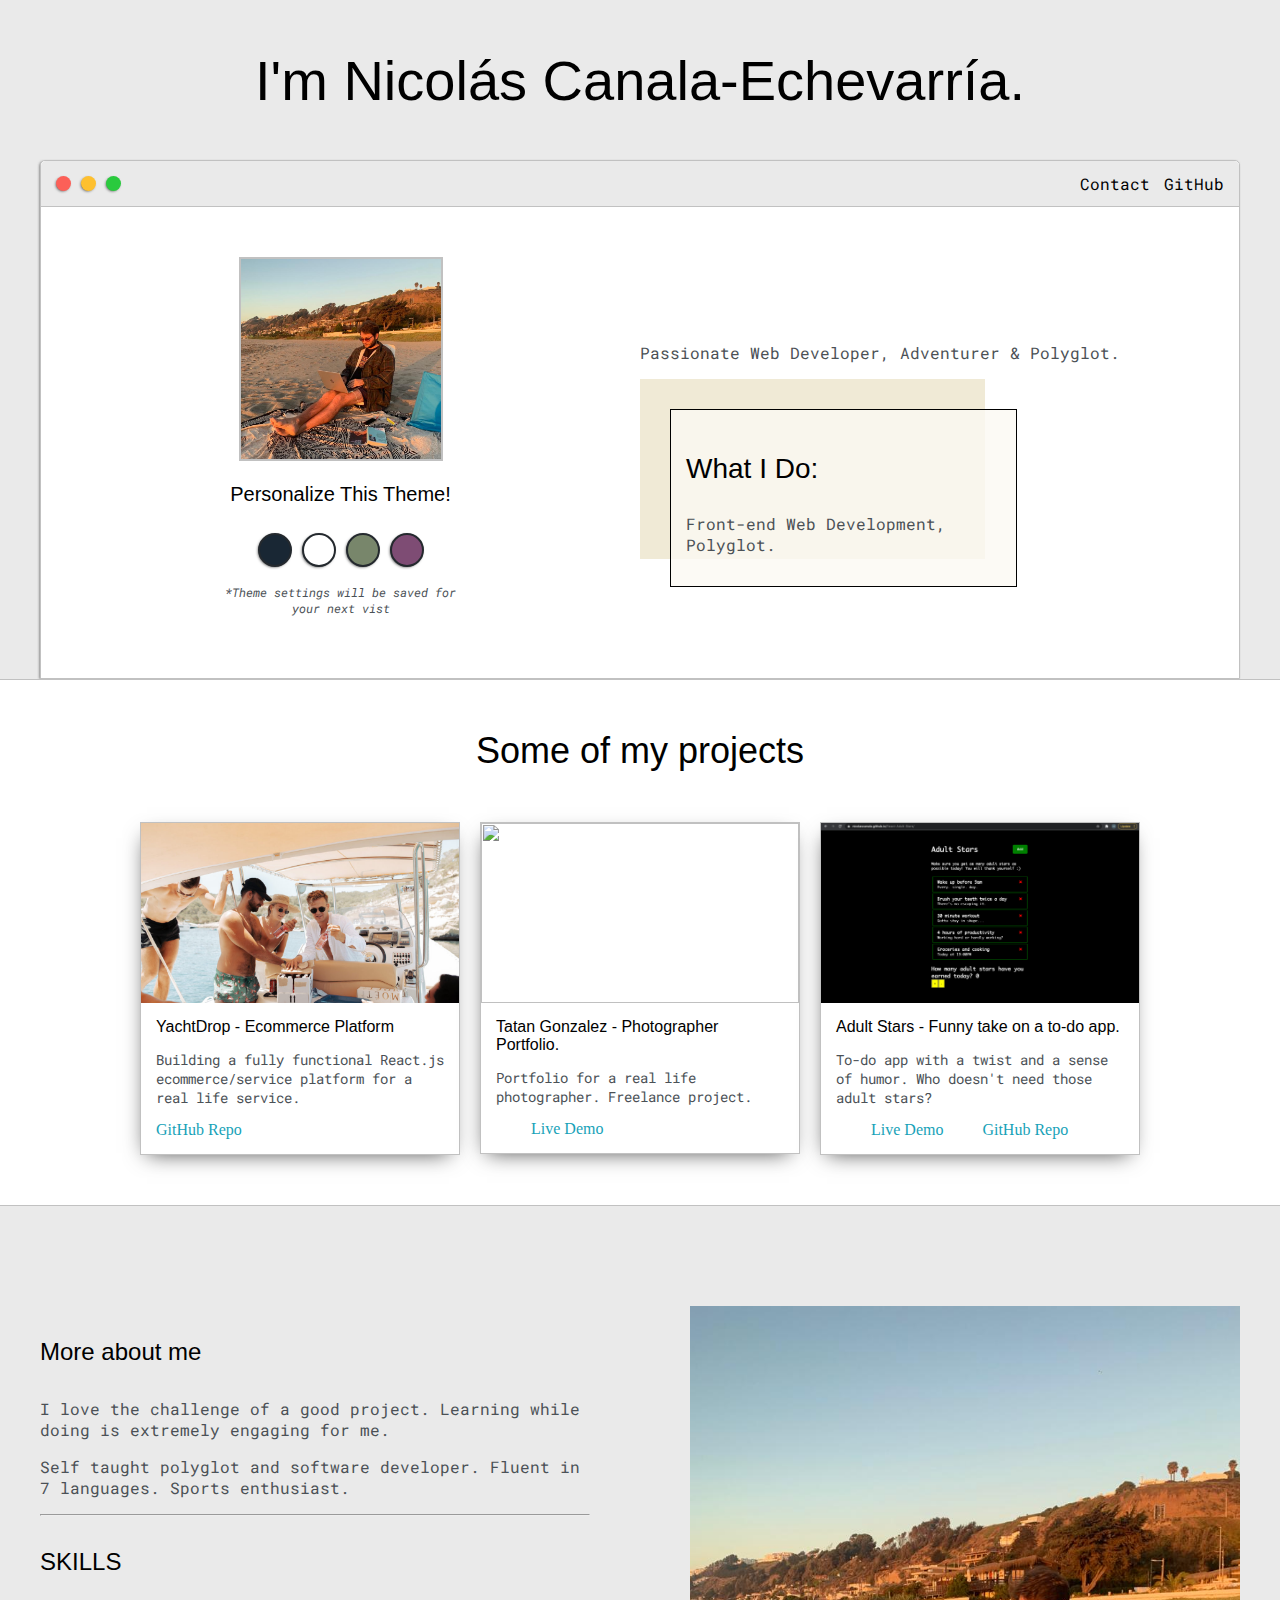
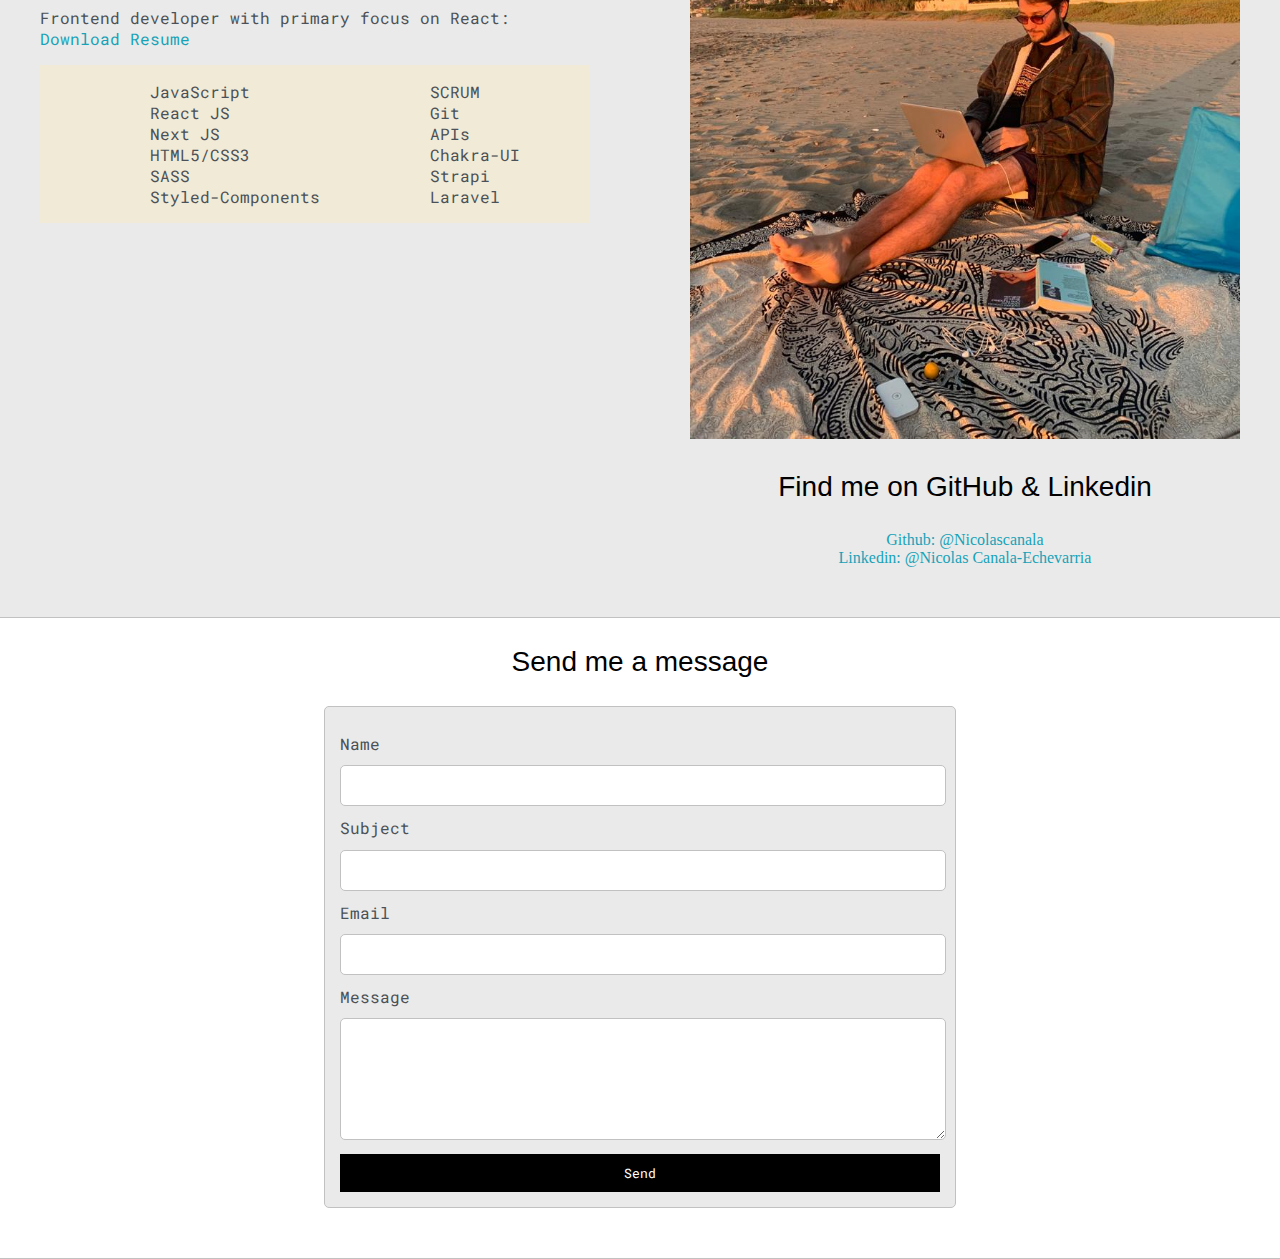
==== commit 767a278f: "some updates" ====
--- a/index.html
+++ b/index.html
@@ -12,7 +12,7 @@
 	<section class="s1">
 		<div class="main-container">
 			<div class="greeting-wrapper">
-				<h1>I'm Nicolas Canala-Echevarria.</h1>
+				<h1>I'm Nicolás Canala-Echevarría.</h1>
 			</div>
 
 			<div class="intro-wrapper">
@@ -37,8 +37,10 @@
 					<h5 style="text-align: center;line-height: 0;">Personalize This Theme!</h5>
 
 					<div id="theme-options-wrapper">
-						<div data-mode="light" id="light-mode" class="theme-dot"></div>
-						<div data-mode="blue" id="blue-mode" class="theme-dot"></div>
+						<!-- <div data-mode="light" id="light-mode" class="theme-dot"></div>
+						<div data-mode="blue" id="blue-mode" class="theme-dot"></div> -->
+						<div data-mode="light" id="blue-mode" class="theme-dot"></div>
+						<div data-mode="blue" id="light-mode" class="theme-dot"></div>
 						<div data-mode="green" id="green-mode" class="theme-dot"></div>
 						<div data-mode="purple" id="purple-mode" class="theme-dot"></div>
 					</div>
@@ -51,7 +53,7 @@
 					<div id="preview-shadow">
 						<div id="preview">
 							<h3>What I Do:</h3>
-							<p>Junior Front-end Web Developer, Polyglot.</p>
+							<p>Front-end Web Development, Polyglot.</p>
 						</div>
 					</div>
 				</div>
@@ -120,21 +122,26 @@
 						<ul>
 							<li>JavaScript</li>
 							<li>React JS</li>
+							<li>Next JS</li>
 							<li>HTML5/CSS3</li>
 							<li>SASS</li>
+							<li>Styled-Components</li>
 						</ul>
 
 						<ul>
-							<li>Strapi</li>
+							<li>SCRUM</li>
 							<li>Git</li>
 							<li>APIs</li>
-							<li>Styled-Components</li>
+							<li>Chakra-UI</li>
+							<li>Strapi</li>
+							<li>Laravel</li>
 						</ul>
 					</div>
 				</div>
 				
 				<div class="social-links">
-					<img id="social_img" src="images/compu1.jpg">
+					<!-- <img id="social_img" src="images/compu1.jpg"> -->
+					<img id="social_img" src="images/beachboy.jpg">
 					<h3>Find me on GitHub & Linkedin</h3>
 
 					<a target="_blank" href="https://github.com/Nicolascanala">Github: @Nicolascanala</a>
--- a/default.css
+++ b/default.css
@@ -1,406 +1,420 @@
-:root{
-	--mainColor:#eaeaea;
-	--secondaryColor:#fff;
-
-	--borderColor:#c1c1c1;
-
-	--mainText:black;
-	--secondaryText:#4b5156;
-
-	--themeDotBorder:#24292e;
-
-	--previewBg:rgb(251, 249, 243, 0.8);
-	--previewShadow:#f0ead6;
-
-
-	--buttonColor:black;
-
-
-}
-
-
-
-html, body{
-	padding: 0;
-	margin: 0;
-	scroll-behavior: smooth;
-}
-
-body *{
-	transition: 0.3s;
-}
-
-
-h1, h2, h3, h4, h5, h6, strong{
-	color: var(--mainText);
-	/* font-family: 'Russo One', sans-serif; */
-	font-family: 'Helvetica', sans-serif;
-	font-weight: 500;
-}
-
-p, li, span, label, input, textarea{
-	color: var(--secondaryText);
-	font-family: 'Roboto Mono', monospace;
-}
-
-a{
-	text-decoration: none;
-	color:#17a2b8;
-}
-
-ul{
-	list-style: none;
-}
-
-h1 { font-size: 56px;}
-h2 { font-size: 36px;}
-h3 { font-size: 28px;}
-h4 { font-size: 24px;}
-h5 { font-size: 20px;}
-h6 { font-size: 16px;}
-
-
-.s1{
-	background-color: var(--mainColor);
-	border-bottom:1px solid var(--borderColor);
-	overflow:auto;
-}
-
-.s2{
-	background-color: var(--secondaryColor);
-	border-bottom:1px solid var(--borderColor);
-	overflow:auto;
-}
-
-
-
-
-.main-container{
-	width: 1200px;
-	margin: 0 auto;
-}
-
-
-.greeting-wrapper{
-	display: grid;
-	text-align: center;
-	align-content: center;
-	min-height: 10em;
-}
-
-.intro-wrapper{
-	background-color: var(--secondaryColor);
-	border:1px solid var(--borderColor);
-	border-radius:5px 5px 0 0;
-
-
-	-webkit-box-shadow: -1px 1px 3px -1px rgba(0,0,0,0.75);
-	-moz-box-shadow: -1px 1px 3px -1px rgba(0,0,0,0.75);
-	box-shadow: -1px 1px 3px -1px rgba(0,0,0,0.75);
-
-	display: grid;
-	grid-template-columns: 1fr 1fr;
-	grid-template-areas: 
-		'nav-wrapper nav-wrapper'
-		'left-column right-column'
-	;
-}
-
-
-.nav-wrapper{
-	border-radius:5px 5px 0 0;
-	grid-area:nav-wrapper;
-	border-bottom: 1px solid var(--borderColor);
-	display: flex;
-	justify-content: space-between;
-	align-items: center;
-	background-color: var(--mainColor);
-}
-
-#navigation a{
-	color:var(--mainText);
-}
-
-
-#navigation{
-	margin:0;
-	padding: 10px;
-}
-
-#navigation li{
-	display: inline-block;
-	margin-right: 5px;
-	margin-left:5px;
-}
-
-.dots-wrapper{
-	display: flex;
-	padding: 10px;
-}
-
-#dot-1{
-	background-color:  #FC6058;
-}
-
-#dot-2{
-	background-color:  #FEC02F;
-}
-
-#dot-3{
-	background-color:  #2ACA3E;
-}
-
-.browser-dot{
-	background-color: black;
-	height: 15px;
-	width: 15px;
-	border-radius: 50%;
-	margin: 5px;
-
-	-webkit-box-shadow: -1px 1px 3px -1px rgba(0,0,0,0.75);
-	-moz-box-shadow: -1px 1px 3px -1px rgba(0,0,0,0.75);
-	box-shadow: -1px 1px 3px -1px rgba(0,0,0,0.75);
-
-}
-
-
-.left-column{
-	grid-area: left-column;
-	padding-top:50px;
-	padding-bottom: 50px;
-}
-
-#profile_pic{
-	display: block;
-	margin:0 auto;
-
-	height: 200px;
-	width: 200px;
-	object-fit: cover;
-	border:2px solid var(--borderColor);
-}
-
-
-#theme-options-wrapper{
-	display: flex;
-	justify-content: center;
-}
-
-.theme-dot{
-	height: 30px;
-	width: 30px;
-	background-color: black;
-	border-radius: 50%;
-
-	margin: 5px;
-	border:2px solid var(--themeDotBorder);
-
-	-webkit-box-shadow: -1px 1px 3px -1px rgba(0,0,0,0.75);
-	-moz-box-shadow: -1px 1px 3px -1px rgba(0,0,0,0.75);
-	box-shadow: -1px 1px 3px -1px rgba(0,0,0,0.75);
-
-	cursor: pointer;
-}
-
-
-.theme-dot:hover{
-	border-width: 5px;
-}
-
-
-#light-mode{
-	background-color: #fff;
-}
-
-#blue-mode{
-	background-color: #192734;
-}
-
-#green-mode{
-	background-color: #78866b;
-}
-
-#purple-mode{
-	background-color: #7E4C74;
-}
-
-#settings-note{
-	font-size: 12px;
-	font-style: italic;
-	text-align: center;
-}
-
-.right-column{
-	grid-area: right-column;
-	display: grid;
-	align-content: center;
-
-	padding-top: 50px;
-	padding-bottom: 50px;
-}
-
-
-#preview-shadow{
-	background-color: var(--previewShadow);
-	max-width: 315px;
-	height: 150px;
-	padding-left: 30px;
-	padding-top: 30px;
-}
-
-#preview{
-	width: 315px;
- 	border:1.5px solid #000;
- 	background-color: var(--previewBg);
-	padding:15px;
-	position: relative;
-}
-
-
-.about-wrapper{
-	display: grid;
-	grid-template-columns: repeat(auto-fit, minmax(320px, 1fr));
-	padding-bottom: 50px;
-	padding-top: 50px;
-	gap:100px;
-}
-
-
-#skills{
-	display: flex;
-	justify-content: space-evenly;
-	background-color: var(--previewShadow);
-}
-
-.social-links{
-	display: grid;
-	align-content: center;
-	text-align: center;
-}
-
-#social_img{
-	width: 100%;
-}
-
-
-.post-wrapper{
-	display: grid;
-	grid-template-columns: repeat(auto-fit, 320px);
-	gap:20px;
-	justify-content: center;
-	padding-bottom: 50px;
-}
-
-.post{
-	border:1px solid var(--borderColor);
-	-webkit-box-shadow: -2px 7px 21px -9px rgba(0,0,0,0.75);
-	-moz-box-shadow: -2px 7px 21px -9px rgba(0,0,0,0.75);
-	box-shadow: -2px 7px 21px -9px rgba(0,0,0,0.75);
-}
-
-.thumbnail{
-	display: block;
-	width: 100%;
-	height:180px;
-	object-fit: cover;
-}
-
-.post-preview{
-	background-color: #fff;
-	padding:15px;
-}
-
-.post-title{
-	color:black;
-	margin: 0;
-}
-
-.post-intro{
-	color:#4b5156;
-	font-size: 14px;
-}
-
-
-#contact-form{
-	display: block;
-	max-width: 600px;
-	margin: 0 auto;
-	border: 1px solid var(--borderColor);
-	padding: 15px;
-	border-radius: 5px;
-	background-color: var(--mainColor);
-	margin-bottom: 50px;
-
-}
-
-#contact-form label{
-	line-height: 2.7em;
-}
-
-#contact-form textarea{
-	min-height: 100px;
-	font-size: 14px;
-}
-
-
-.input-field{
-	width: 100%;
-	padding-top: 10px;
-	padding-bottom:10px; 
-	background-color: var(--secondaryColor);
-	border-radius: 5px;
-	border:1px solid var(--borderColor);
-	font-size: 14px;
-}
-
-
-#submit-btn{
-	margin-top: 10px;
-	width: 100%;
-	padding-top: 10px;
-	padding-bottom:10px; 
-	color: #fff;
-	background-color: var(--buttonColor);
-	border:none;
-}
-
-
-@media screen and (max-width: 1200px){
-	.main-container{
-		width: 95%;
-	}
-}
-
-@media screen and (max-width: 800px){
-	.intro-wrapper{
-		grid-template-columns: 1fr;
-		grid-template-areas: 
-			'nav-wrapper'
-			'left-column'
-			'right-column'
-		;
-	}
-
-	.right-column{
-		justify-content: center;
-	}
-
-}
-
-@media screen and (max-width: 400px){
-	#preview-shadow{
-		max-width: 280px;
-		height: 180px;
-		padding-left: 10px;
-		padding-top: 10px;
-	}
-
-	#preview{
-		width: 280px;
-
-	}
-
-}
-
-
-
+/* :root {
+  --mainColor: #eaeaea;
+  --secondaryColor: #fff;
+
+  --borderColor: #c1c1c1;
+
+  --mainText: black;
+  --secondaryText: #4b5156;
+
+  --themeDotBorder: #24292e;
+
+  --previewBg: rgb(251, 249, 243, 0.8);
+  --previewShadow: #f0ead6;
+
+  --buttonColor: black;
+} */
+
+:root {
+  --mainColor: #15202b;
+  --secondaryColor: #192734;
+
+  --borderColor: #164d56;
+
+  --mainText: #fff;
+  --secondaryText: #eeeeee;
+
+  --themeDotBorder: #fff;
+
+  --previewBg: rgb(25, 39, 52, 0.8);
+  --previewShadow: #111921;
+
+  --buttonColor: #17a2b8;
+}
+
+html,
+body {
+  padding: 0;
+  margin: 0;
+  scroll-behavior: smooth;
+}
+
+body * {
+  transition: 0.3s;
+}
+
+h1,
+h2,
+h3,
+h4,
+h5,
+h6,
+strong {
+  color: var(--mainText);
+  /* font-family: 'Russo One', sans-serif; */
+  font-family: "Helvetica", sans-serif;
+  font-weight: 500;
+}
+
+p,
+li,
+span,
+label,
+input,
+textarea {
+  color: var(--secondaryText);
+  font-family: "Roboto Mono", monospace;
+}
+
+a {
+  text-decoration: none;
+  color: #17a2b8;
+}
+
+ul {
+  list-style: none;
+}
+
+h1 {
+  font-size: 56px;
+}
+h2 {
+  font-size: 36px;
+}
+h3 {
+  font-size: 28px;
+}
+h4 {
+  font-size: 24px;
+}
+h5 {
+  font-size: 20px;
+}
+h6 {
+  font-size: 16px;
+}
+
+.s1 {
+  background-color: var(--mainColor);
+  border-bottom: 1px solid var(--borderColor);
+  overflow: auto;
+}
+
+.s2 {
+  background-color: var(--secondaryColor);
+  border-bottom: 1px solid var(--borderColor);
+  overflow: auto;
+}
+
+.main-container {
+  width: 1200px;
+  /* height: auto; */
+  margin: 0 auto;
+}
+
+.greeting-wrapper {
+  display: grid;
+  text-align: center;
+  align-content: center;
+  min-height: 10em;
+}
+
+.intro-wrapper {
+  background-color: var(--secondaryColor);
+  border: 1px solid var(--borderColor);
+  border-radius: 5px 5px 0 0;
+
+  -webkit-box-shadow: -1px 1px 3px -1px rgba(0, 0, 0, 0.75);
+  -moz-box-shadow: -1px 1px 3px -1px rgba(0, 0, 0, 0.75);
+  box-shadow: -1px 1px 3px -1px rgba(0, 0, 0, 0.75);
+
+  display: grid;
+  grid-template-columns: 1fr 1fr;
+  grid-template-areas:
+    "nav-wrapper nav-wrapper"
+    "left-column right-column";
+}
+
+.nav-wrapper {
+  border-radius: 5px 5px 0 0;
+  grid-area: nav-wrapper;
+  border-bottom: 1px solid var(--borderColor);
+  display: flex;
+  justify-content: space-between;
+  align-items: center;
+  background-color: var(--mainColor);
+}
+
+#navigation a {
+  color: var(--mainText);
+}
+
+#navigation {
+  margin: 0;
+  padding: 10px;
+}
+
+#navigation li {
+  display: inline-block;
+  margin-right: 5px;
+  margin-left: 5px;
+}
+
+.dots-wrapper {
+  display: flex;
+  padding: 10px;
+}
+
+#dot-1 {
+  background-color: #fc6058;
+}
+
+#dot-2 {
+  background-color: #fec02f;
+}
+
+#dot-3 {
+  background-color: #2aca3e;
+}
+
+.browser-dot {
+  background-color: black;
+  height: 15px;
+  width: 15px;
+  border-radius: 50%;
+  margin: 5px;
+
+  -webkit-box-shadow: -1px 1px 3px -1px rgba(0, 0, 0, 0.75);
+  -moz-box-shadow: -1px 1px 3px -1px rgba(0, 0, 0, 0.75);
+  box-shadow: -1px 1px 3px -1px rgba(0, 0, 0, 0.75);
+}
+
+.left-column {
+  grid-area: left-column;
+  padding-top: 50px;
+  padding-bottom: 50px;
+}
+
+#profile_pic {
+  display: block;
+  margin: 0 auto;
+
+  height: 200px;
+  width: 200px;
+  object-fit: cover;
+  border: 2px solid var(--borderColor);
+}
+
+#theme-options-wrapper {
+  display: flex;
+  justify-content: center;
+}
+
+.theme-dot {
+  height: 30px;
+  width: 30px;
+  background-color: black;
+  border-radius: 50%;
+
+  margin: 5px;
+  border: 2px solid var(--themeDotBorder);
+
+  -webkit-box-shadow: -1px 1px 3px -1px rgba(0, 0, 0, 0.75);
+  -moz-box-shadow: -1px 1px 3px -1px rgba(0, 0, 0, 0.75);
+  box-shadow: -1px 1px 3px -1px rgba(0, 0, 0, 0.75);
+
+  cursor: pointer;
+}
+
+.theme-dot:hover {
+  border-width: 5px;
+}
+
+#light-mode {
+  background-color: #fff;
+}
+
+#blue-mode {
+  background-color: #192734;
+}
+
+#green-mode {
+  background-color: #78866b;
+}
+
+#purple-mode {
+  background-color: #7e4c74;
+}
+
+#settings-note {
+  font-size: 12px;
+  font-style: italic;
+  text-align: center;
+}
+
+.right-column {
+  grid-area: right-column;
+  display: grid;
+  align-content: center;
+
+  padding-top: 50px;
+  padding-bottom: 50px;
+}
+
+#preview-shadow {
+  background-color: var(--previewShadow);
+  max-width: 315px;
+  height: 150px;
+  padding-left: 30px;
+  padding-top: 30px;
+}
+
+#preview {
+  width: 315px;
+  border: 1.5px solid #000;
+  background-color: var(--previewBg);
+  padding: 15px;
+  position: relative;
+}
+
+.about-wrapper {
+  display: grid;
+  /* grid-template-columns: repeat(auto-fit, minmax(320px, 1fr)); */
+  grid-template-columns: repeat(auto-fit, minmax(320px, 1fr));
+  padding-bottom: 50px;
+  /* padding-top: 50px; */
+  padding-top: 100px;
+  gap: 100px;
+}
+
+#skills {
+  display: flex;
+  justify-content: space-evenly;
+  background-color: var(--previewShadow);
+}
+
+.social-links {
+  /* display: grid; */
+  /* align-content: center; */
+  text-align: center;
+  /* justify-content: center; */
+}
+
+#social_img {
+  /* width: 100%; */
+  width: 100%;
+  /* height: 70%; */
+  /* height: 50%;
+  object-fit: cover;
+  object-position: 0% 90%; */
+}
+
+.post-wrapper {
+  display: grid;
+  grid-template-columns: repeat(auto-fit, 320px);
+  gap: 20px;
+  justify-content: center;
+  padding-bottom: 50px;
+}
+
+.post {
+  border: 1px solid var(--borderColor);
+  -webkit-box-shadow: -2px 7px 21px -9px rgba(0, 0, 0, 0.75);
+  -moz-box-shadow: -2px 7px 21px -9px rgba(0, 0, 0, 0.75);
+  box-shadow: -2px 7px 21px -9px rgba(0, 0, 0, 0.75);
+}
+
+.thumbnail {
+  display: block;
+  width: 100%;
+  height: 180px;
+  object-fit: cover;
+}
+
+.post-preview {
+  background-color: #fff;
+  padding: 15px;
+}
+
+.post-title {
+  color: black;
+  margin: 0;
+}
+
+.post-intro {
+  color: #4b5156;
+  font-size: 14px;
+}
+
+#contact-form {
+  display: block;
+  max-width: 600px;
+  margin: 0 auto;
+  border: 1px solid var(--borderColor);
+  padding: 15px;
+  border-radius: 5px;
+  background-color: var(--mainColor);
+  margin-bottom: 50px;
+}
+
+#contact-form label {
+  line-height: 2.7em;
+}
+
+#contact-form textarea {
+  min-height: 100px;
+  font-size: 14px;
+}
+
+.input-field {
+  width: 100%;
+  padding-top: 10px;
+  padding-bottom: 10px;
+  background-color: var(--secondaryColor);
+  border-radius: 5px;
+  border: 1px solid var(--borderColor);
+  font-size: 14px;
+}
+
+#submit-btn {
+  margin-top: 10px;
+  width: 100%;
+  padding-top: 10px;
+  padding-bottom: 10px;
+  color: #fff;
+  background-color: var(--buttonColor);
+  border: none;
+}
+
+@media screen and (max-width: 1200px) {
+  .main-container {
+    width: 95%;
+  }
+}
+
+@media screen and (max-width: 800px) {
+  .intro-wrapper {
+    grid-template-columns: 1fr;
+    grid-template-areas:
+      "nav-wrapper"
+      "left-column"
+      "right-column";
+  }
+
+  .right-column {
+    justify-content: center;
+  }
+}
+
+@media screen and (max-width: 400px) {
+  #preview-shadow {
+    max-width: 280px;
+    height: 180px;
+    padding-left: 10px;
+    padding-top: 10px;
+  }
+
+  #preview {
+    width: 280px;
+  }
+}
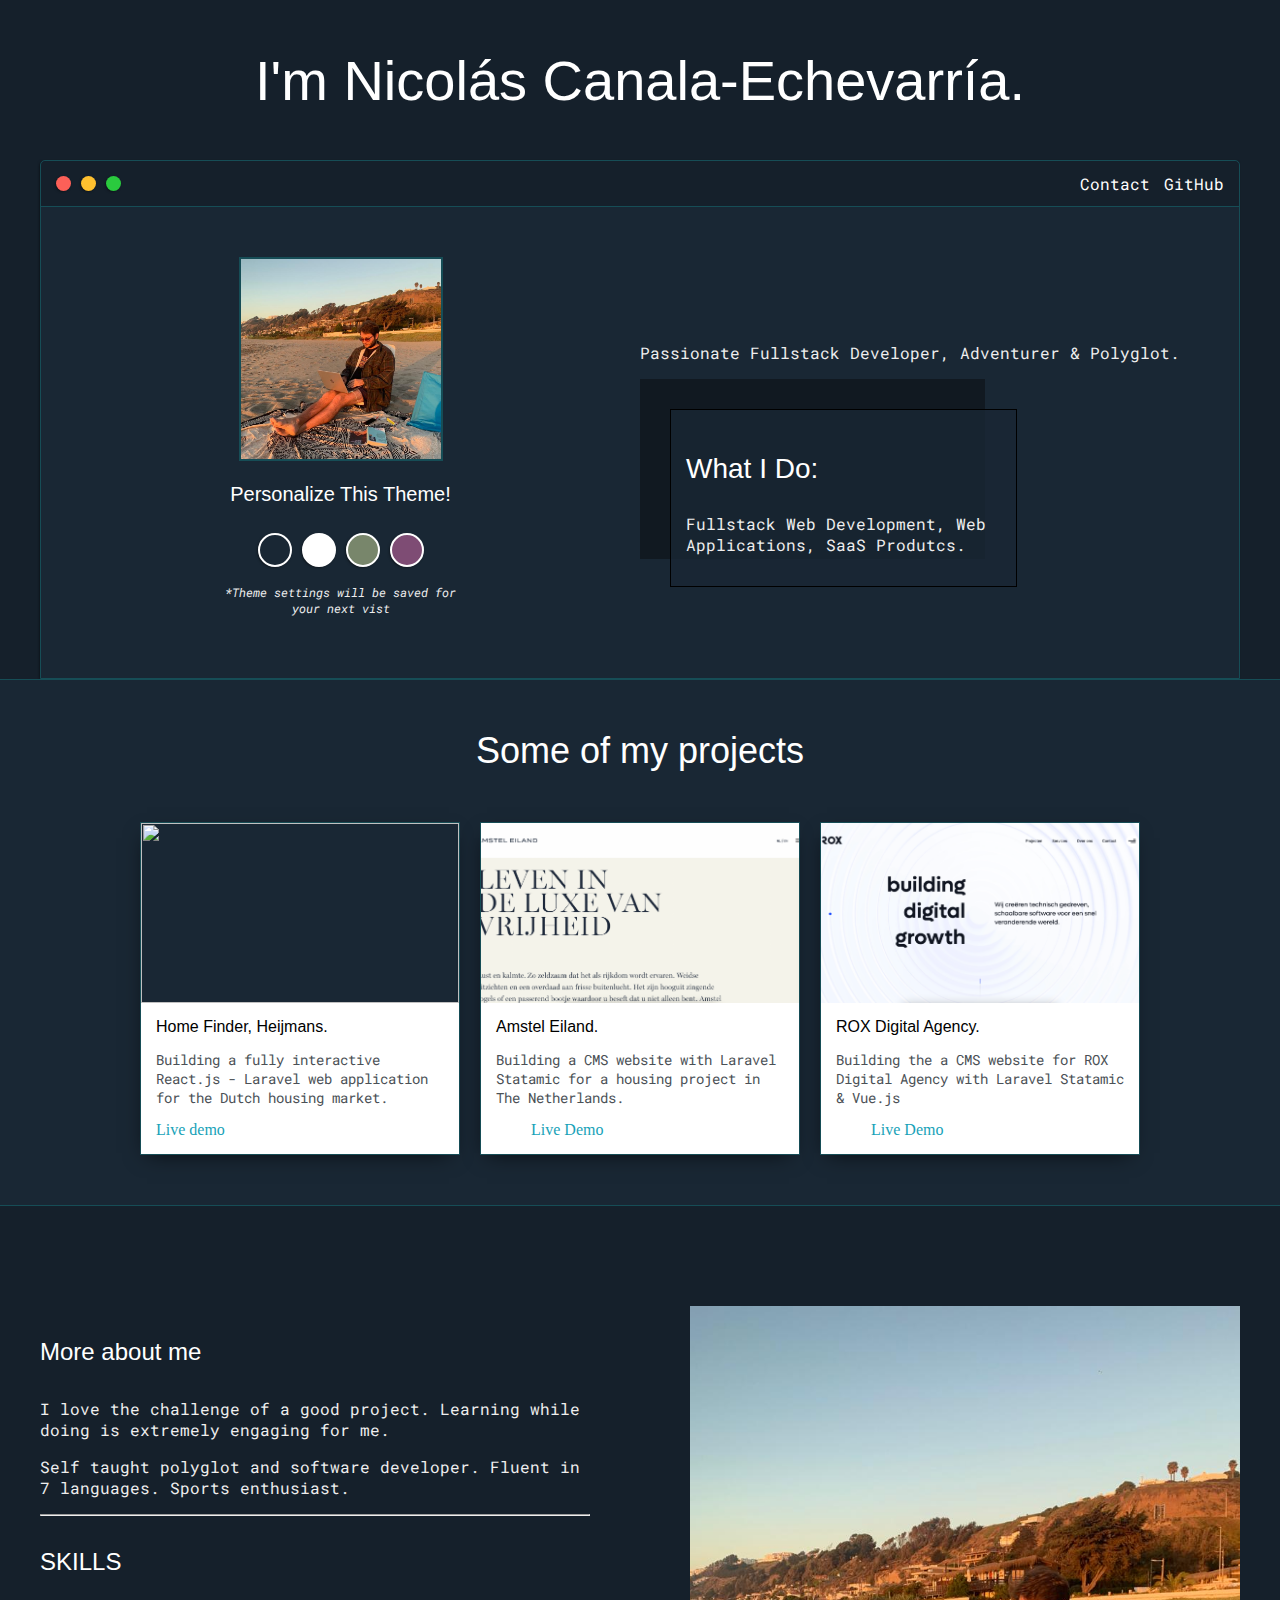
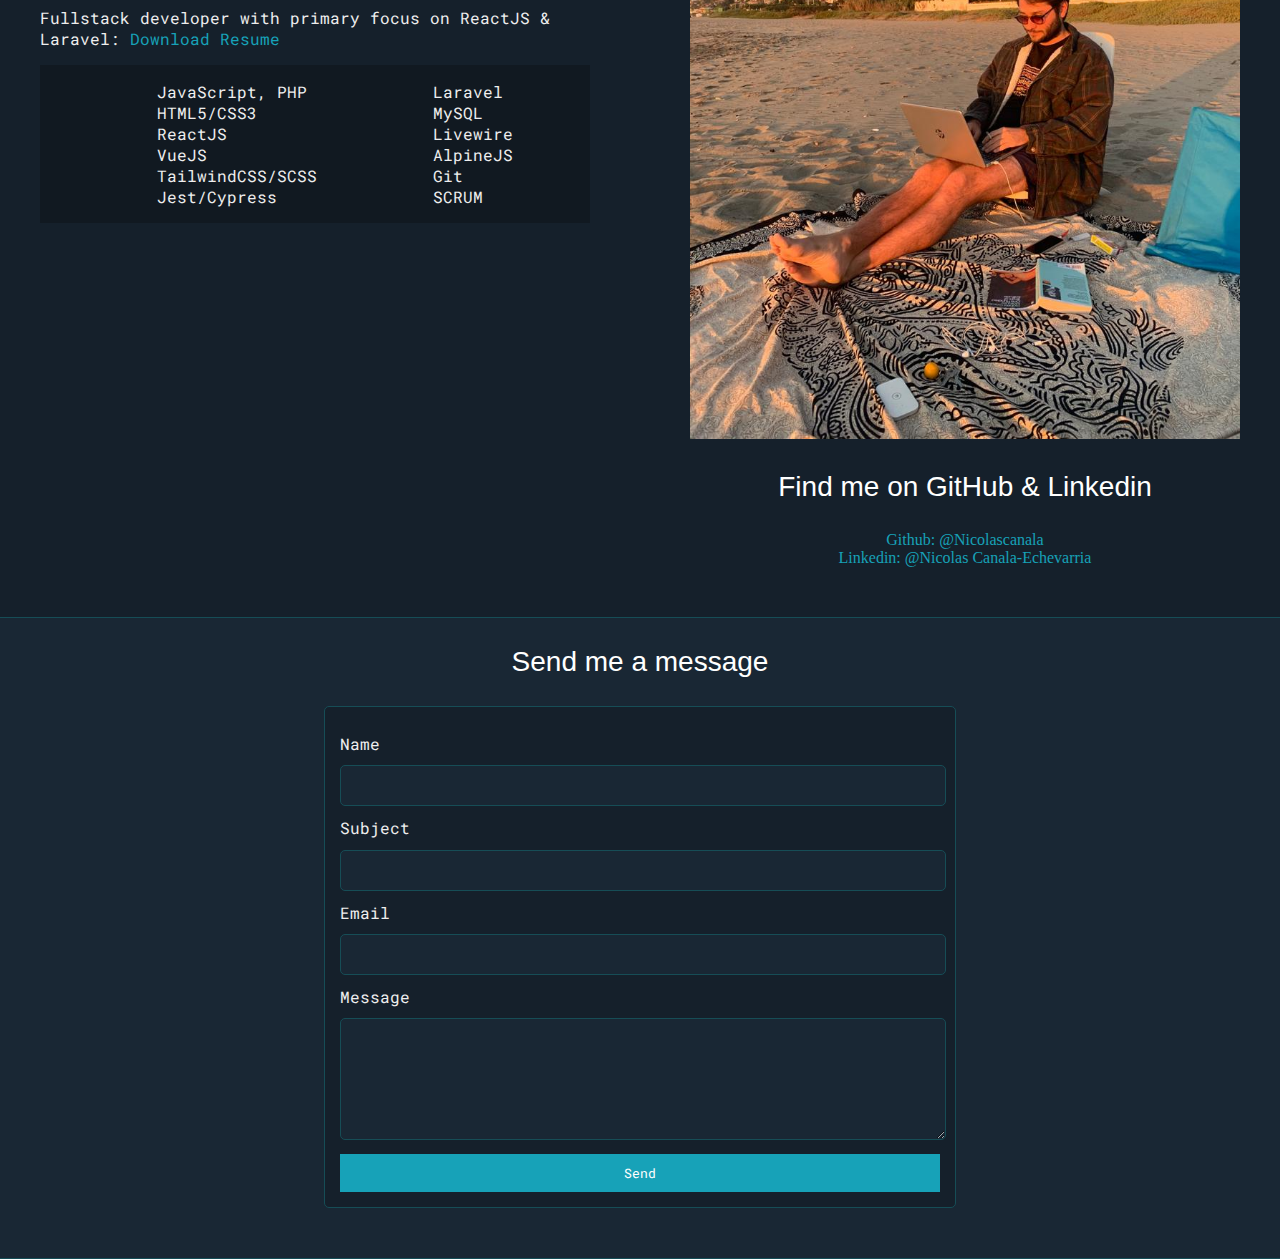
==== commit 636d311d: "small updates" ====
--- a/index.html
+++ b/index.html
@@ -20,9 +20,9 @@
 
 					<a href="index.html">
 						<div class="dots-wrapper">
-							<div id="dot-1" class="browser-dot" onclick="alerts()"></div>
-							<div id="dot-2" class="browser-dot" onclick="alerts1()"></div>
-							<div id="dot-3" class="browser-dot" onclick="alerts2()"></div>
+							<div id="dot-1" class="browser-dot"></div>
+							<div id="dot-2" class="browser-dot"></div>
+							<div id="dot-3" class="browser-dot"></div>
 						</div>
 					</a>	
 
@@ -49,11 +49,11 @@
 				</div>
 
 				<div class="right-column">
-							<p>Passionate Web Developer, Adventurer & Polyglot.</p>
+							<p>Passionate Fullstack Developer, Adventurer & Polyglot.</p>
 					<div id="preview-shadow">
 						<div id="preview">
 							<h3>What I Do:</h3>
-							<p>Front-end Web Development, Polyglot.</p>
+							<p>Fullstack Web Development, Web Applications, SaaS Produtcs.</p>
 						</div>
 					</div>
 				</div>
@@ -69,34 +69,33 @@
 
 				<div>
 					<div class="post">
-						<img class="thumbnail" src="images/yd1.jpg">
+						<img class="thumbnail" src="images/woningzoeker.png">
 						<div class="post-preview">
-							<h6 class="post-title">YachtDrop - Ecommerce Platform</h6>
-							<p class="post-intro">Building a fully functional React.js ecommerce/service platform for a real life service.</p>
-							<a target="_blank" href="https://github.com/Nicolascanala/yachtdrop-backup">GitHub Repo</a>
+							<h6 class="post-title">Home Finder, Heijmans.</h6>
+							<p class="post-intro">Building a fully interactive React.js - Laravel web application for the Dutch housing market.</p>
+							<a target="_blank" href="https://woningzoekerheijmans.nl/">Live demo</a>
 						</div>
 					</div>
 				</div>
 
 				<div>
 					<div class="post">
-						<img class="thumbnail" src="images/tatan.png">
+						<img class="thumbnail" src="images/amstel.png">
 						<div class="post-preview">
-							<h6 class="post-title">Tatan Gonzalez - Photographer Portfolio.</h6>
-							<p class="post-intro">Portfolio for a real life photographer. Freelance project.</p>
-							<a style="margin:0 35px;" target="_blank" href="https://tatangonzalez.com/">Live Demo</a>
+							<h6 class="post-title">Amstel Eiland.</h6>
+							<p class="post-intro">Building a CMS website with Laravel Statamic for a housing project in The Netherlands.</p>
+							<a style="margin:0 35px;" target="_blank" href="https://amsteleiland.nl/">Live Demo</a>
 						</div>
 					</div>
 				</div>
 
 				<div>
 					<div class="post">
-						<img class="thumbnail" src="images/adult.png">
+						<img class="thumbnail" src="images/rox.png">
 						<div class="post-preview">
-							<h6 class="post-title">Adult Stars - Funny take on a to-do app.</h6>
-							<p class="post-intro">To-do app with a twist and a sense of humor. Who doesn't need those adult stars?</p>
-							<a style="margin:0 35px;" target="_blank" href="https://nicolascanala.github.io/React-Adult-Stars/">Live Demo</a>
-							<a target="_blank" href="https://github.com/Nicolascanala/React-Adult-Stars">GitHub Repo</a>
+							<h6 class="post-title">ROX Digital Agency.</h6>
+							<p class="post-intro">Building the a CMS website for ROX Digital Agency with Laravel Statamic & Vue.js</p>
+							<a style="margin:0 35px;" target="_blank" href="https://rox.nl">Live Demo</a>
 						</div>
 					</div>
 				</div>
@@ -117,24 +116,24 @@
 					<hr>
 
 					<h4>SKILLS</h4>
-					<p>Frontend developer with primary focus on React: <a target="_blank" href="NicolasCanala.pdf">Download Resume</a></p>
+					<p>Fullstack developer with primary focus on ReactJS & Laravel: <a target="_blank" href="NicolasCanala.pdf">Download Resume</a></p>
 					<div id="skills">
 						<ul>
-							<li>JavaScript</li>
-							<li>React JS</li>
-							<li>Next JS</li>
+							<li>JavaScript, PHP</li>
 							<li>HTML5/CSS3</li>
-							<li>SASS</li>
-							<li>Styled-Components</li>
+							<li>ReactJS</li>
+							<li>VueJS</li>
+							<li>TailwindCSS/SCSS</li>
+							<li>Jest/Cypress</li>
 						</ul>
 
 						<ul>
+							<li>Laravel</li>
+							<li>MySQL</li>
+							<li>Livewire</li>
+							<li>AlpineJS</li>
+							<li>Git</li>
 							<li>SCRUM</li>
-							<li>Git</li>
-							<li>APIs</li>
-							<li>Chakra-UI</li>
-							<li>Strapi</li>
-							<li>Laravel</li>
 						</ul>
 					</div>
 				</div>
--- a/default.css
+++ b/default.css
@@ -1,20 +1,3 @@
-/* :root {
-  --mainColor: #eaeaea;
-  --secondaryColor: #fff;
-
-  --borderColor: #c1c1c1;
-
-  --mainText: black;
-  --secondaryText: #4b5156;
-
-  --themeDotBorder: #24292e;
-
-  --previewBg: rgb(251, 249, 243, 0.8);
-  --previewShadow: #f0ead6;
-
-  --buttonColor: black;
-} */
-
 :root {
   --mainColor: #15202b;
   --secondaryColor: #192734;
@@ -108,7 +91,6 @@
 
 .main-container {
   width: 1200px;
-  /* height: auto; */
   margin: 0 auto;
 }
 
@@ -279,10 +261,8 @@
 
 .about-wrapper {
   display: grid;
-  /* grid-template-columns: repeat(auto-fit, minmax(320px, 1fr)); */
   grid-template-columns: repeat(auto-fit, minmax(320px, 1fr));
   padding-bottom: 50px;
-  /* padding-top: 50px; */
   padding-top: 100px;
   gap: 100px;
 }
@@ -294,19 +274,11 @@
 }
 
 .social-links {
-  /* display: grid; */
-  /* align-content: center; */
   text-align: center;
-  /* justify-content: center; */
 }
 
 #social_img {
-  /* width: 100%; */
   width: 100%;
-  /* height: 70%; */
-  /* height: 50%;
-  object-fit: cover;
-  object-position: 0% 90%; */
 }
 
 .post-wrapper {
@@ -322,6 +294,10 @@
   -webkit-box-shadow: -2px 7px 21px -9px rgba(0, 0, 0, 0.75);
   -moz-box-shadow: -2px 7px 21px -9px rgba(0, 0, 0, 0.75);
   box-shadow: -2px 7px 21px -9px rgba(0, 0, 0, 0.75);
+}
+
+.post:hover {
+  transform: scale(1.05);
 }
 
 .thumbnail {
